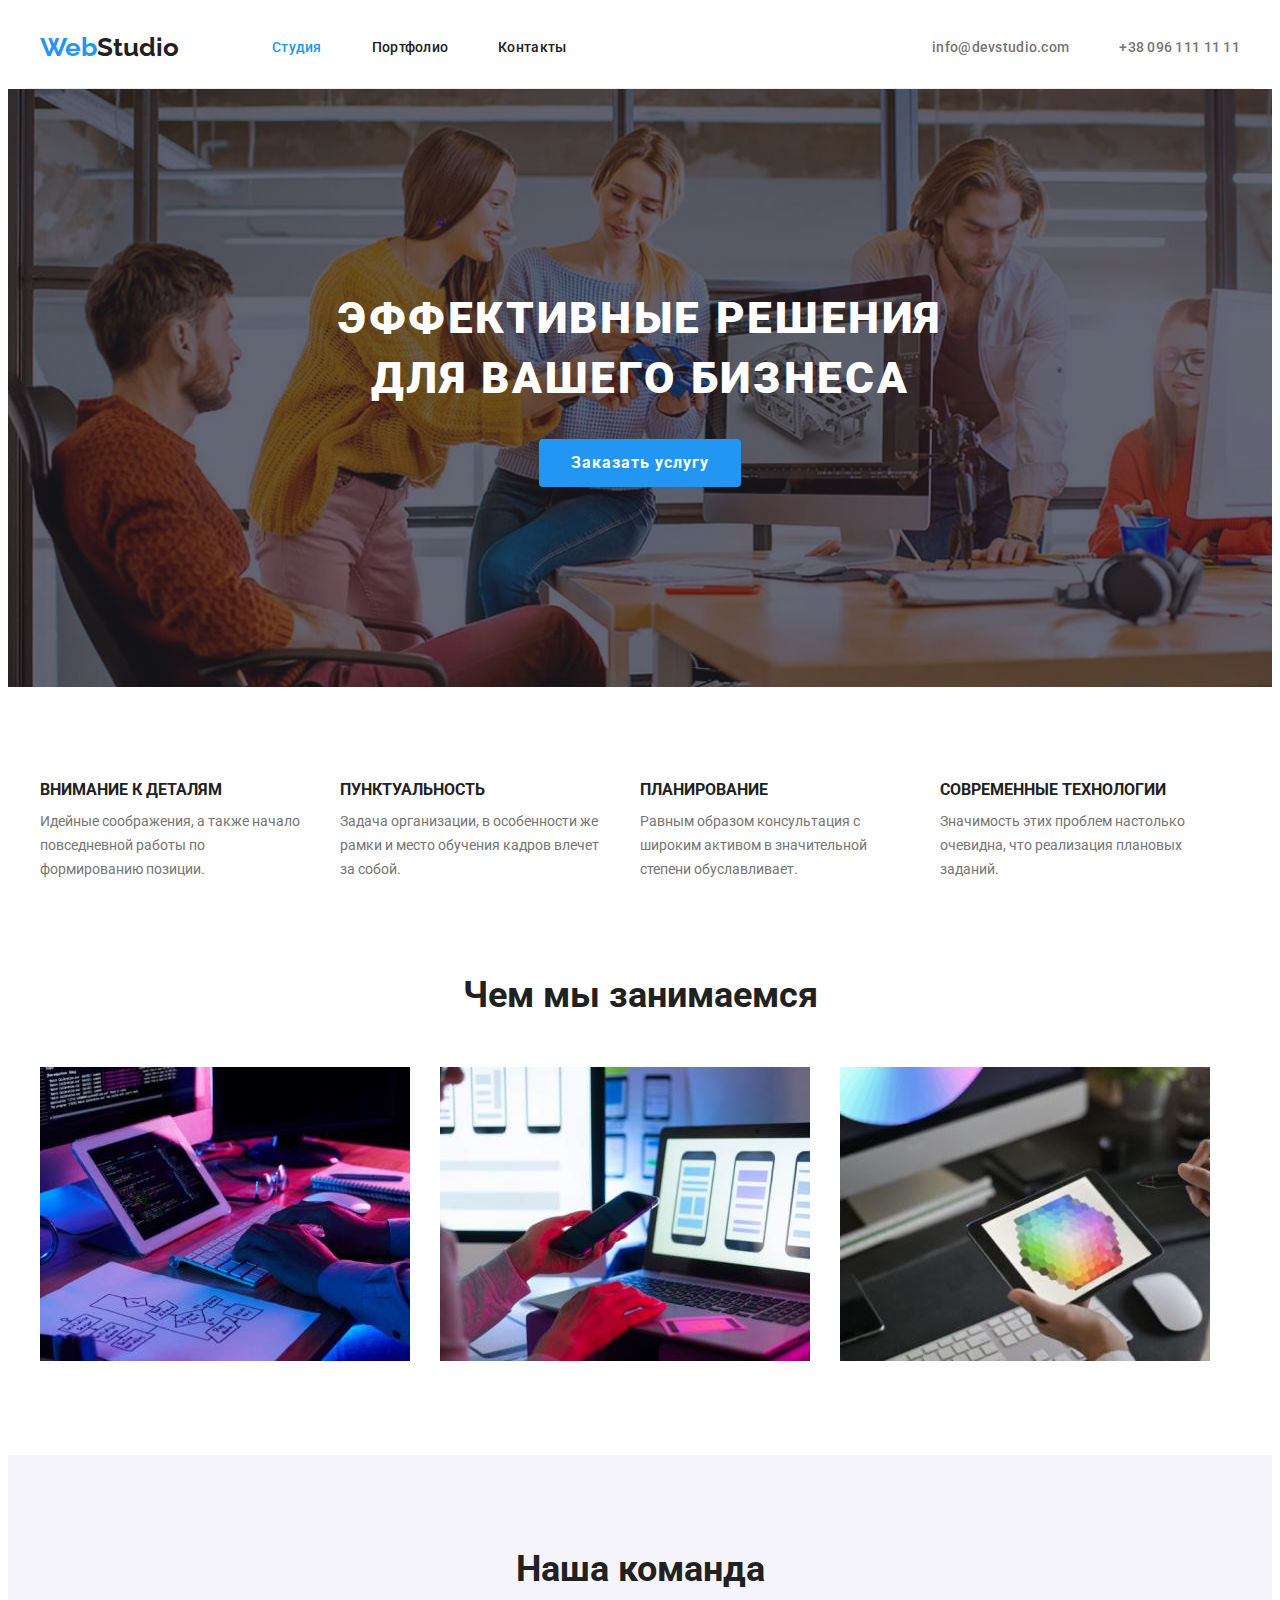
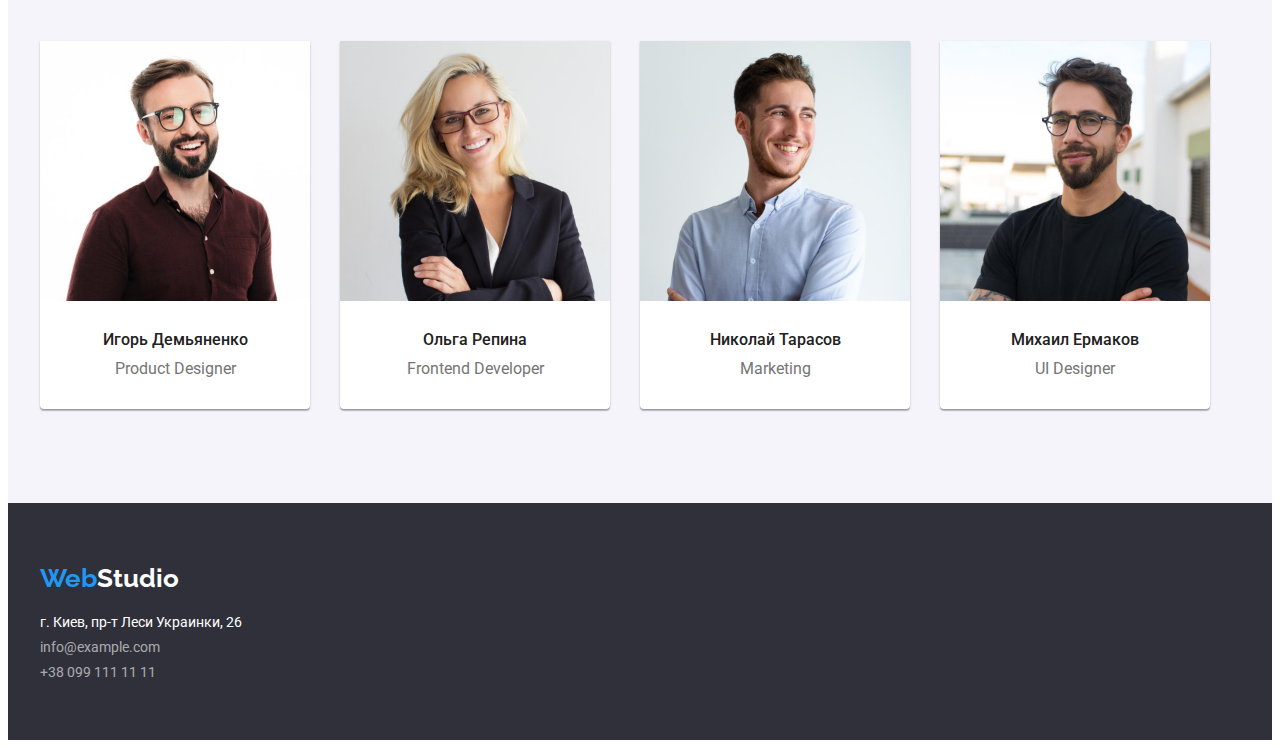
==== index.html @ 1b61ad75 "Додав фон секції Hero" ====
<!DOCTYPE html>
<html lang="ru">
    <head>
        <meta charset="UTF-8" />
        <meta http-equiv="X-UA-Compatible" content="IE=edge" />
        <meta name="viewport" content="width=device-width, initial-scale=1.0" />
        <title>Web Studio</title>
        <link rel="preconnect" href="https://fonts.googleapis.com" />
        <link rel="preconnect" href="https://fonts.gstatic.com" crossorigin />
        <link
            href="https://fonts.googleapis.com/css2?family=Raleway:wght@700&family=Roboto:wght@400;500;700;900&display=swap"
            rel="stylesheet"
        />
        <link
            rel="stylesheet"
            href="https://cdnjs.cloudflare.com/ajax/libs/modern-normalize/1.1.0/modern-normalize.min.css"
            integrity="sha512-wpPYUAdjBVSE4KJnH1VR1HeZfpl1ub8YT/NKx4PuQ5NmX2tKuGu6U/JRp5y+Y8XG2tV+wKQpNHVUX03MfMFn9Q=="
            crossorigin="anonymous"
            referrerpolicy="no-referrer"
        />
        <link rel="stylesheet" href="./css/styles.css" />
    </head>
    <body>
        <!-- Навігація хедера -->
        <header class="header">
            <div class="header-container">
                <nav class="header-nav">
                    <a href="index.html" class="header-logo link">
                        <span class="header-logo-web">Web</span>Studio</a
                    >
                    <ul class="header-nav-link list">
                        <li class="link-nav">
                            <a href="index.html" class="header-link link active">Студия</a>
                        </li>
                        <li class="link-nav">
                            <a href="./portfolio.html" class="header-link link">Портфолио</a>
                        </li>
                        <li class="link-nav link">
                            <a href="" class="header-link link">Контакты</a>
                        </li>
                    </ul>
                </nav>
                <ul class="header-contacts list">
                    <li class="contact-item">
                        <a href="mailto:info@devstudio.com" class="header-link-contact link"
                            >info@devstudio.com</a
                        >
                    </li>
                    <li class="contact-item">
                        <a href="tel:+380961111111" class="header-link-contact link"
                            >+38 096 111 11 11</a
                        >
                    </li>
                </ul>
            </div>
        </header>

        <main>
            <!-- Баннер -->
            <section class="hero hero-bg">
                <div class="container">
                    <h1 class="hero-title">Эффективные решения для вашего бизнеса</h1>
                    <button type="button" class="hero-btn btn">Заказать услугу</button>
                </div>
            </section>
            <!-- Особливості -->
            <section class="features container">
                <h2 class="features-header visually-hidden">Особености</h2>
                <ul class="features-list list">
                    <li class="features-list-item">
                        <h3 class="features-list-item-header">Внимание к деталям</h3>
                        <p class="features-text">
                            Идейные соображения, а также начало повседневной работы по формированию
                            позиции.
                        </p>
                    </li>

                    <li class="features-list-item">
                        <h3 class="features-list-item-header">Пунктуальность</h3>
                        <p class="features-text">
                            Задача организации, в особенности же рамки и место обучения кадров
                            влечет за собой.
                        </p>
                    </li>
                    <li class="features-list-item">
                        <h3 class="features-list-item-header">Планирование</h3>
                        <p class="features-text">
                            Равным образом консультация с широким активом в значительной степени
                            обуславливает.
                        </p>
                    </li>
                    <li class="features-list-item">
                        <h3 class="features-list-item-header">Современные технологии</h3>
                        <p class="features-text">
                            Значимость этих проблем настолько очевидна, что реализация плановых
                            заданий.
                        </p>
                    </li>
                </ul>
            </section>

            <!-- чим ми займаємося -->
            <section class="servises container">
                <h2 class="servises-header">Чем мы занимаемся</h2>
                <ul class="servises-list list">
                    <li class="servises-list-item">
                        <img
                            src="./image/box-1.jpg"
                            alt="Мужчина работает за компютером"
                            width="370"
                            height="294"
                        />
                    </li>
                    <li class="servises-list-item">
                        <img
                            src="./image/box-2.jpg"
                            alt="Телефон и ноутбук"
                            width="370"
                            height="294"
                        />
                    </li>
                    <li class="servises-list-item">
                        <img src="./image/box-3.jpg" alt="Планшет" width="370" height="294" />
                    </li>
                </ul>
            </section>

            <!-- Команада -->

            <section class="team">
                <div class="container">
                    <h2 class="team-header">Наша команда</h2>
                    <ul class="team-list list">
                        <li class="team-list-item">
                            <img
                                class="team-image"
                                src="./image/our-comand/igor.jpg"
                                alt="Фото продуктивного дизайнера"
                                width="270"
                                height="260"
                            />
                            <h3 class="team-name">Игорь Демьяненко</h3>
                            <p class="team-position">Product Designer</p>
                        </li>
                        <li class="team-list-item">
                            <img
                                class="team-image"
                                src="./image/our-comand/olga.jpg"
                                alt="Фото фронтенд розробника"
                                width="270"
                                height="260"
                            />
                            <h3 class="team-name">Ольга Репина</h3>
                            <p class="team-position">Frontend Developer</p>
                        </li>
                        <li class="team-list-item">
                            <img
                                class="team-image"
                                src="./image/our-comand/nikolay.jpg"
                                alt="Фото маркетолога"
                                width="270"
                                height="260"
                            />
                            <h3 class="team-name">Николай Тарасов</h3>
                            <p class="team-position">Marketing</p>
                        </li>
                        <li class="team-list-item">
                            <img
                                class="team-image"
                                src="./image/our-comand/mychailo.jpg"
                                alt="Фото дизайнера интерфейса"
                                width="270"
                                height="260"
                            />
                            <h3 class="team-name">Михаил Ермаков</h3>
                            <p class="team-position">UI Designer</p>
                        </li>
                    </ul>
                </div>
            </section>
        </main>
        <!-- футер -->
        <footer class="footer">
            <div class="footer-container">
                <a href="/index.html" class="footer-logo link"
                    ><span class="footer-logo-web">Web</span>Studio</a
                >
                <address class="footer-adress">
                    <ul class="footer-list list">
                        <li class="footer-list-adress">
                            <a
                                href="https://goo.gl/maps/zETm96oup55VrGb17"
                                class="footer-address-map link"
                                target="_blank"
                                rel="noopener noreferrer nofollow"
                                >г. Киев, пр-т Леси Украинки, 26</a
                            >
                        </li>
                        <li class="footer-list-mail">
                            <a href="mailto:info@example.com" class="footer-mail link"
                                >info@example.com</a
                            >
                        </li>
                        <li class="footer-list-phone">
                            <a href="tel:+380991111111" class="footer-phone link"
                                >+38 099 111 11 11</a
                            >
                        </li>
                    </ul>
                </address>
            </div>
        </footer>
    </body>
</html>
---- css/styles.css ----
:root {
    --accent-color: #2196f3;
    --main-text-color: #212121;
    --second-text-color: #757575;
    --button-text-color: #ffffff;
    --footer-phone-mail-color: rgba(255, 255, 255, 0.6);
    --background-team: #f5f4fa;
    --background-team-list: #ffffff;
    --footer-addres-white: #ffffff;
    --background-footer: #2f303a;
    --footer-logo-white: #ffffff;
    --hover-color-btn: #188ce8;
    --background-portfolio-btn: #f5f4fa;
    --background-page: #ffffff;
    --background-hero: #2f303a;
}

body {
    font-family: 'Roboto', sans-serif;
    font-size: 14px;
    color: var(--main-text-color);
    background: var(--background-page);
}

h1,
h2,
h3,
h4 {
    margin: 0;
}
p {
    margin: 0;
}
ul {
    margin: 0;
}

img {
    display: block;
    max-width: 100%;
    height: auto;
}

.container {
    width: 1200px;
    padding-left: 15px;
    padding-right: 15px;
    margin: 0 auto;
}

.list {
    list-style: none;
    margin: 0;
    padding: 0;
}

.link {
    list-style-type: none;
    text-decoration: none;
}

.btn {
    font-family: 'Roboto';
}

.header-container {
    width: 1200px;
    padding-left: 15px;
    padding-right: 15px;
    margin: 0 auto;
    border-bottom: 1px solid #ececec;

    display: flex;
    align-items: center;
}

.visually-hidden {
    position: absolute;
    width: 1px;
    height: 1px;
    margin: -1px;
    border: 0;
    padding: 0;

    white-space: nowrap;
    clip-path: inset(100%);
    clip: rect(0 0 0 0);
    overflow: hidden;
}

.header-nav {
    display: flex;
    align-items: center;
}

.header-logo {
    font-family: 'Raleway';
    font-style: normal;
    font-weight: 700;
    font-size: 26px;
    line-height: 1.19;
    color: inherit;

    margin-right: 93px;
    padding-top: 24px;
    padding-bottom: 25px;
}

.header-logo-web {
    font-family: 'Raleway';
    font-style: normal;
    font-weight: 700;
    font-size: 26px;
    line-height: 1.19;
    color: var(--accent-color);
}

.header-link {
    font-weight: 500;
    line-height: 1.14;
    letter-spacing: 0.02em;
    color: var(--main-text-color);
}

.header-link-contact {
    display: block;
    padding-top: 32px;
    padding-bottom: 32px;
    font-weight: 500;
    line-height: 1.14;
    letter-spacing: 0.02em;
    color: var(--second-text-color);
}

.header-nav-link .header-link.active {
    color: var(--accent-color);
}

.header-nav-link {
    display: flex;
}

.header-nav-link .link-nav + .link-nav {
    margin-left: 50px;
}

.header-link {
    display: block;
    padding-top: 32px;
    padding-bottom: 32px;
}

.header-contacts {
    display: flex;
    margin-left: auto;
}

.contact-item + .contact-item {
    margin-left: 50px;
}

.header-link:hover,
.header-link:focus,
.header-link-contact:hover,
.header-link-contact:focus {
    color: var(--accent-color);
}

/* ---------------------MAIN------------------------- */

/* ---------------------HERO------------------------- */

.hero {
    background-color: var(--background-hero);
    text-align: center;
    padding-top: 200px;
    padding-bottom: 200px;
    margin: 0 auto;

    background-image: linear-gradient(rgba(47, 48, 58, 0.4), rgba(47, 48, 58, 0.4)),
        url(../image/hero-bg.jpg);
    background-repeat: no-repeat;
    background-size: cover;
    max-width: 1600px;
}

.hero-title {
    font-weight: 900;
    font-size: 44px;
    line-height: 1.36;
    letter-spacing: 0.06em;
    color: var(--button-text-color);
    text-transform: uppercase;

    width: 696px;
    margin-top: 0;
    margin-bottom: 30px;
    margin-left: auto;
    margin-right: auto;
}

.hero-btn {
    font-weight: 700;
    font-size: 16px;
    line-height: 1.8;

    letter-spacing: 0.06em;

    color: var(--button-text-color);
    background-color: var(--accent-color);

    min-width: 200px;
    padding: 10px 32px;
    border: 0;
    border-radius: 4px;

    cursor: pointer;
}

.hero-btn:hover,
.hero-btn:focus {
    background-color: var(--hover-color-btn);
}

/* Особливості */
.features {
    padding-top: 94px;
    padding-bottom: 94px;
}

.features-list {
    display: flex;
}

.features-list .features-list-item + .features-list-item {
    margin-left: 30px;
}

.features-list-item-header {
    font-weight: 700;
    line-height: 1.14;
    text-transform: uppercase;

    margin-bottom: 10px;
    min-width: 270px;
}

.features-text {
    line-height: 1.7;
    width: 270px;

    color: var(--second-text-color);
}

/* Чим ми займаємося */
/* ---------------------SERVISES------------------------- */

.servises {
    display: block;
    padding-bottom: 94px;
}
.servises-header {
    font-weight: 700;
    font-size: 36px;
    line-height: 1.16;
    text-align: center;

    margin-bottom: 50px;
}

.servises-list {
    display: flex;
}

.servises-list .servises-list-item + .servises-list-item {
    margin-left: 30px;
}

/* Команда */

.team {
    background-color: var(--background-team);
    padding-top: 94px;
    padding-bottom: 94px;
}

.team-header {
    font-weight: 700;
    font-size: 36px;
    line-height: 1.16;
    text-align: center;

    margin-bottom: 50px;
}
.team-list {
    display: flex;
    flex-wrap: wrap;
}

.team-list-item {
    background-color: var(--background-team-list);
    width: 270px;
    border-radius: 0px 0px 4px 4px;
    padding-bottom: 30px;
    margin-right: 30px;
    box-shadow: 0px 1px 3px rgba(0, 0, 0, 0.12), 0px 1px 1px rgba(0, 0, 0, 0.14),
        0px 2px 1px rgba(0, 0, 0, 0.2);
}

.team-list-item:nth-child(4n) {
    margin-right: 0;
}

.team-image {
    margin-bottom: 30px;
}

.team-name {
    font-weight: 500;
    font-size: 16px;
    line-height: 1.18;
    text-align: center;

    margin-bottom: 10px;
}

.team-position {
    font-size: 16px;
    line-height: 1.18;
    text-align: center;

    color: var(--second-text-color);
}

/* ---------------------FOOTER------------------------- */

.footer {
    background-color: var(--background-footer);
    padding-top: 60px;
    padding-bottom: 60px;
}

.footer-container {
    width: 1200px;
    padding-left: 15px;
    padding-right: 15px;
    margin: 0 auto;
}

.footer-logo {
    text-decoration: none;
    font-family: 'Raleway';
    font-style: normal;
    font-weight: 700;
    font-size: 26px;
    line-height: 1.19;
    color: var(--footer-logo-white);
}

.footer-logo-web {
    font-family: 'Raleway';
    font-style: normal;
    font-weight: 700;
    font-size: 26px;
    line-height: 1.19;
    color: var(--accent-color);
}

.footer-adress {
    margin-top: 20px;
}

.footer-address-map {
    text-decoration: none;
    font-style: normal;
    color: var(--footer-addres-white);
}

.footer-list-adress {
    margin-bottom: 9px;
}

.footer-list-mail {
    margin-bottom: 9px;
}

.footer-mail,
.footer-phone {
    text-decoration: none;
    font-style: normal;
    color: var(--footer-phone-mail-color);
}

.footer-address-map:hover,
.footer-address-map:focus,
.footer-mail:hover,
.footer-mail:focus,
.footer-phone:hover,
.footer-phone:focus {
    color: var(--accent-color);
}

/* ---------------------PORTFOLIO------------------------- */

.projects {
    padding-top: 94px;
    padding-bottom: 94px;
}

.portfolio-filter {
    display: flex;
    justify-content: center;
    margin-bottom: 50px;
}

.portfolio-filter-item {
    margin-right: 8px;
}

.portfolio-filter-item:last-child {
    margin-right: 0;
}

.portfolio-filter-btn {
    font-weight: 500;
    font-size: 16px;
    line-height: 1.62;
    background-color: var(--background-portfolio-btn);
    border: 0;
    border-radius: 4px;

    padding: 6px 22px;
    text-align: center;

    cursor: pointer;
}

.projects-list {
    display: flex;
    flex-wrap: wrap;
}

.project-list-item {
    width: 370px;
    box-sizing: border-box;
    margin-right: 30px;
    margin-bottom: 30px;
}

.project-list-item:nth-child(3n) {
    margin-right: 0;
}

.project-list-item:nth-child(n + 7) {
    margin-bottom: 0;
}

.portfolio-filter .portfolio-filter-btn.active {
    background-color: var(--hover-color-btn);
    color: var(--button-text-color);
}

.portfolio-filter-btn:hover,
.portfolio-filter-btn:focus {
    color: var(--button-text-color);
    background-color: var(--accent-color);
}

.project-list-img {
}

.project-item-text {
    padding: 20px 24px;
    border: 1px solid #eeeeee;
}

.project-list-header {
    font-size: 18px;
    line-height: 2;
    letter-spacing: 0.06em;

    margin-bottom: 4px;
}

.project-list-text {
    font-size: 16px;
    line-height: 1.88;
    color: var(--second-text-color);
}
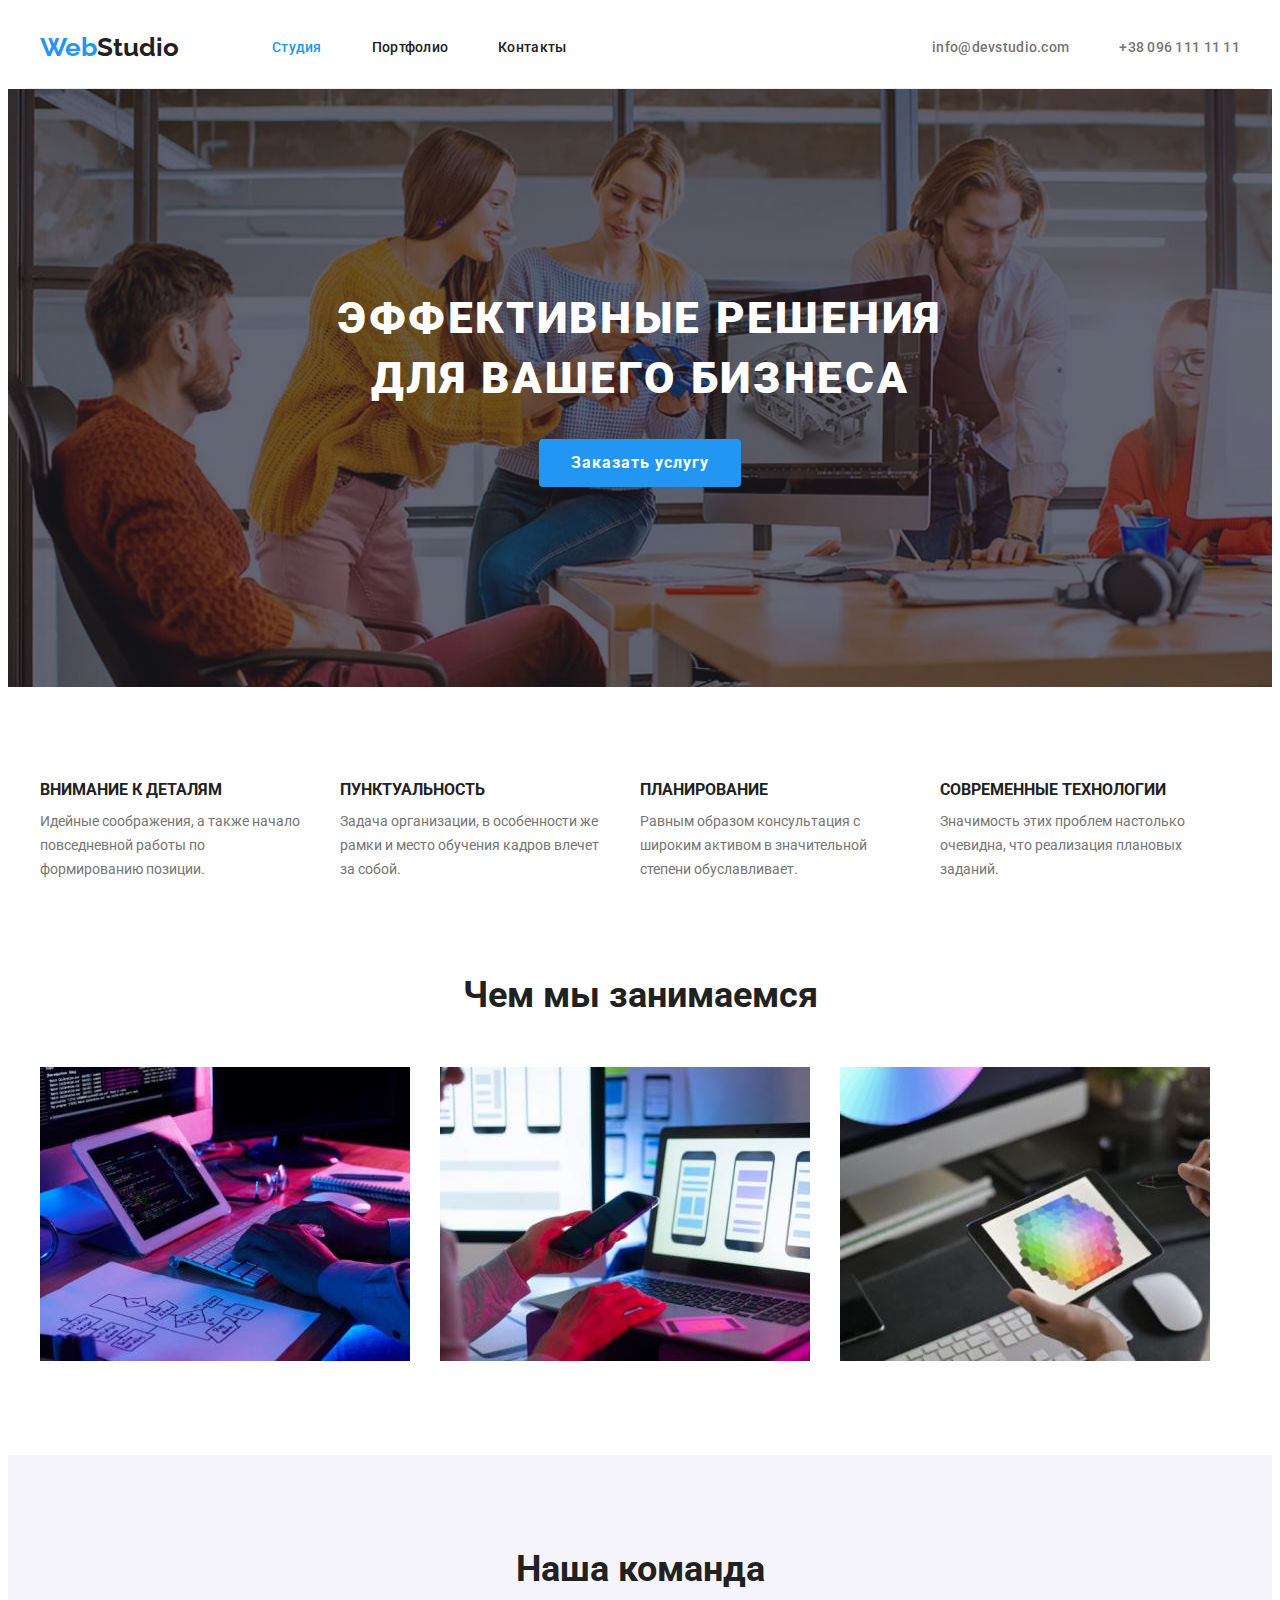
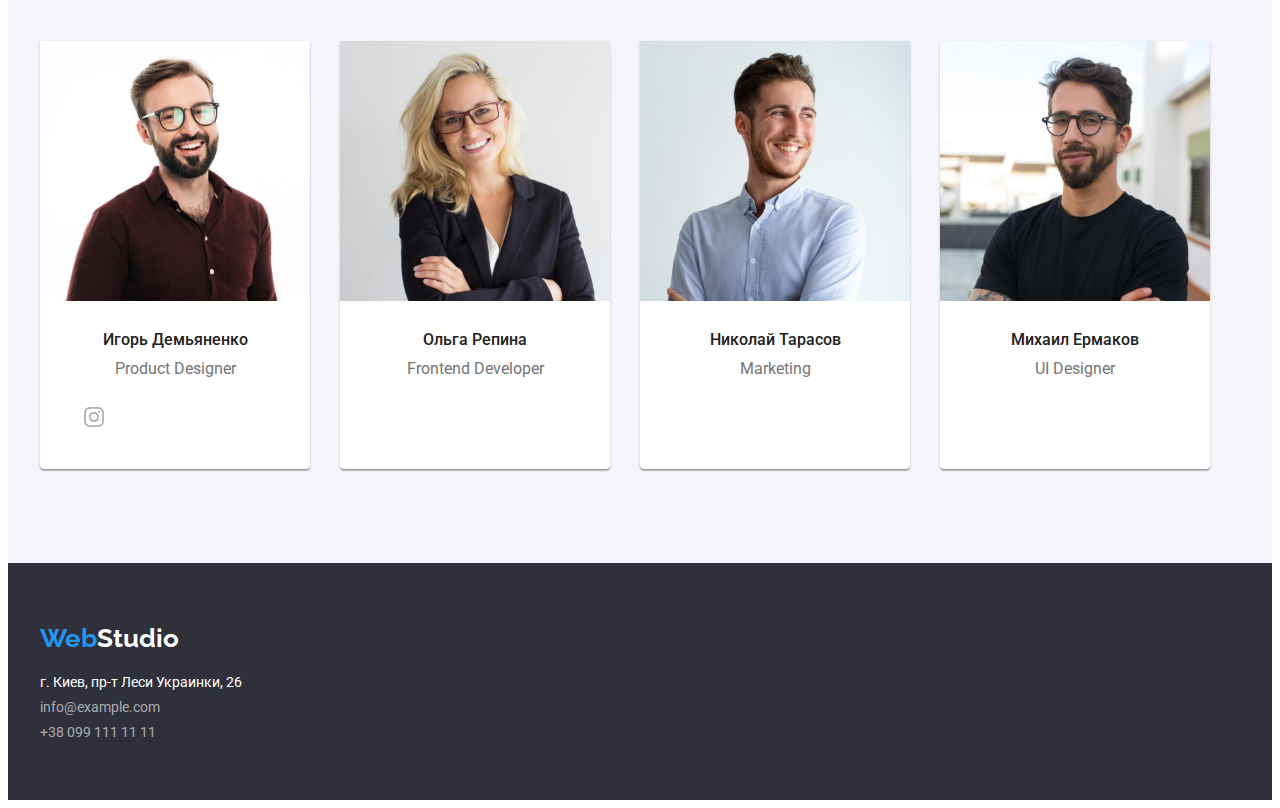
==== commit 057a6e7e: "Добавив іконку інстаграму у першу картку команди" ====
--- a/index.html
+++ b/index.html
@@ -139,8 +139,36 @@
                                 width="270"
                                 height="260"
                             />
-                            <h3 class="team-name">Игорь Демьяненко</h3>
-                            <p class="team-position">Product Designer</p>
+                            <div class="team-list-text">
+                                <h3 class="team-name">Игорь Демьяненко</h3>
+                                <p class="team-position">Product Designer</p>
+                                <ul class="team-list-social list">
+                                    <li class="team-social-item">
+                                        <a class="team-social-link" href="">
+                                            <svg class="team-social-icon" width="20" height="20">
+                                                <use
+                                                    href="./image/icon/symbol-defs.svg#icon-insta"
+                                                ></use>
+                                            </svg>
+                                        </a>
+                                    </li>
+                                    <li class="team-social-item">
+                                        <a class="team-social-link" href="#">
+                                            <svg class="team-social-icon"></svg>
+                                        </a>
+                                    </li>
+                                    <li class="team-social-item">
+                                        <a class="team-social-link" href="#">
+                                            <svg class="team-social-icon"></svg>
+                                        </a>
+                                    </li>
+                                    <li class="team-social-item">
+                                        <a class="team-social-link" href="#">
+                                            <svg class="team-social-icon"></svg>
+                                        </a>
+                                    </li>
+                                </ul>
+                            </div>
                         </li>
                         <li class="team-list-item">
                             <img
@@ -150,8 +178,10 @@
                                 width="270"
                                 height="260"
                             />
-                            <h3 class="team-name">Ольга Репина</h3>
-                            <p class="team-position">Frontend Developer</p>
+                            <div class="team-list-text">
+                                <h3 class="team-name">Ольга Репина</h3>
+                                <p class="team-position">Frontend Developer</p>
+                            </div>
                         </li>
                         <li class="team-list-item">
                             <img
@@ -161,8 +191,10 @@
                                 width="270"
                                 height="260"
                             />
-                            <h3 class="team-name">Николай Тарасов</h3>
-                            <p class="team-position">Marketing</p>
+                            <div class="team-list-text">
+                                <h3 class="team-name">Николай Тарасов</h3>
+                                <p class="team-position">Marketing</p>
+                            </div>
                         </li>
                         <li class="team-list-item">
                             <img
@@ -172,8 +204,10 @@
                                 width="270"
                                 height="260"
                             />
-                            <h3 class="team-name">Михаил Ермаков</h3>
-                            <p class="team-position">UI Designer</p>
+                            <div class="team-list-text">
+                                <h3 class="team-name">Михаил Ермаков</h3>
+                                <p class="team-position">UI Designer</p>
+                            </div>
                         </li>
                     </ul>
                 </div>
--- a/css/styles.css
+++ b/css/styles.css
@@ -332,6 +332,27 @@
     color: var(--second-text-color);
 }
 
+.team-list-social {
+    display: flex;
+    justify-content: center;
+}
+
+.team-social-item + .team-social-item {
+    margin-left: 10px;
+}
+
+.team-social-link {
+    width: 44px;
+    height: 44px;
+    background-color: var(--background-page);
+    border-radius: 50%;
+    display: flex;
+    align-items: center;
+    justify-content: center;
+
+    margin-top: 16px;
+}
+
 /* ---------------------FOOTER------------------------- */
 
 .footer {
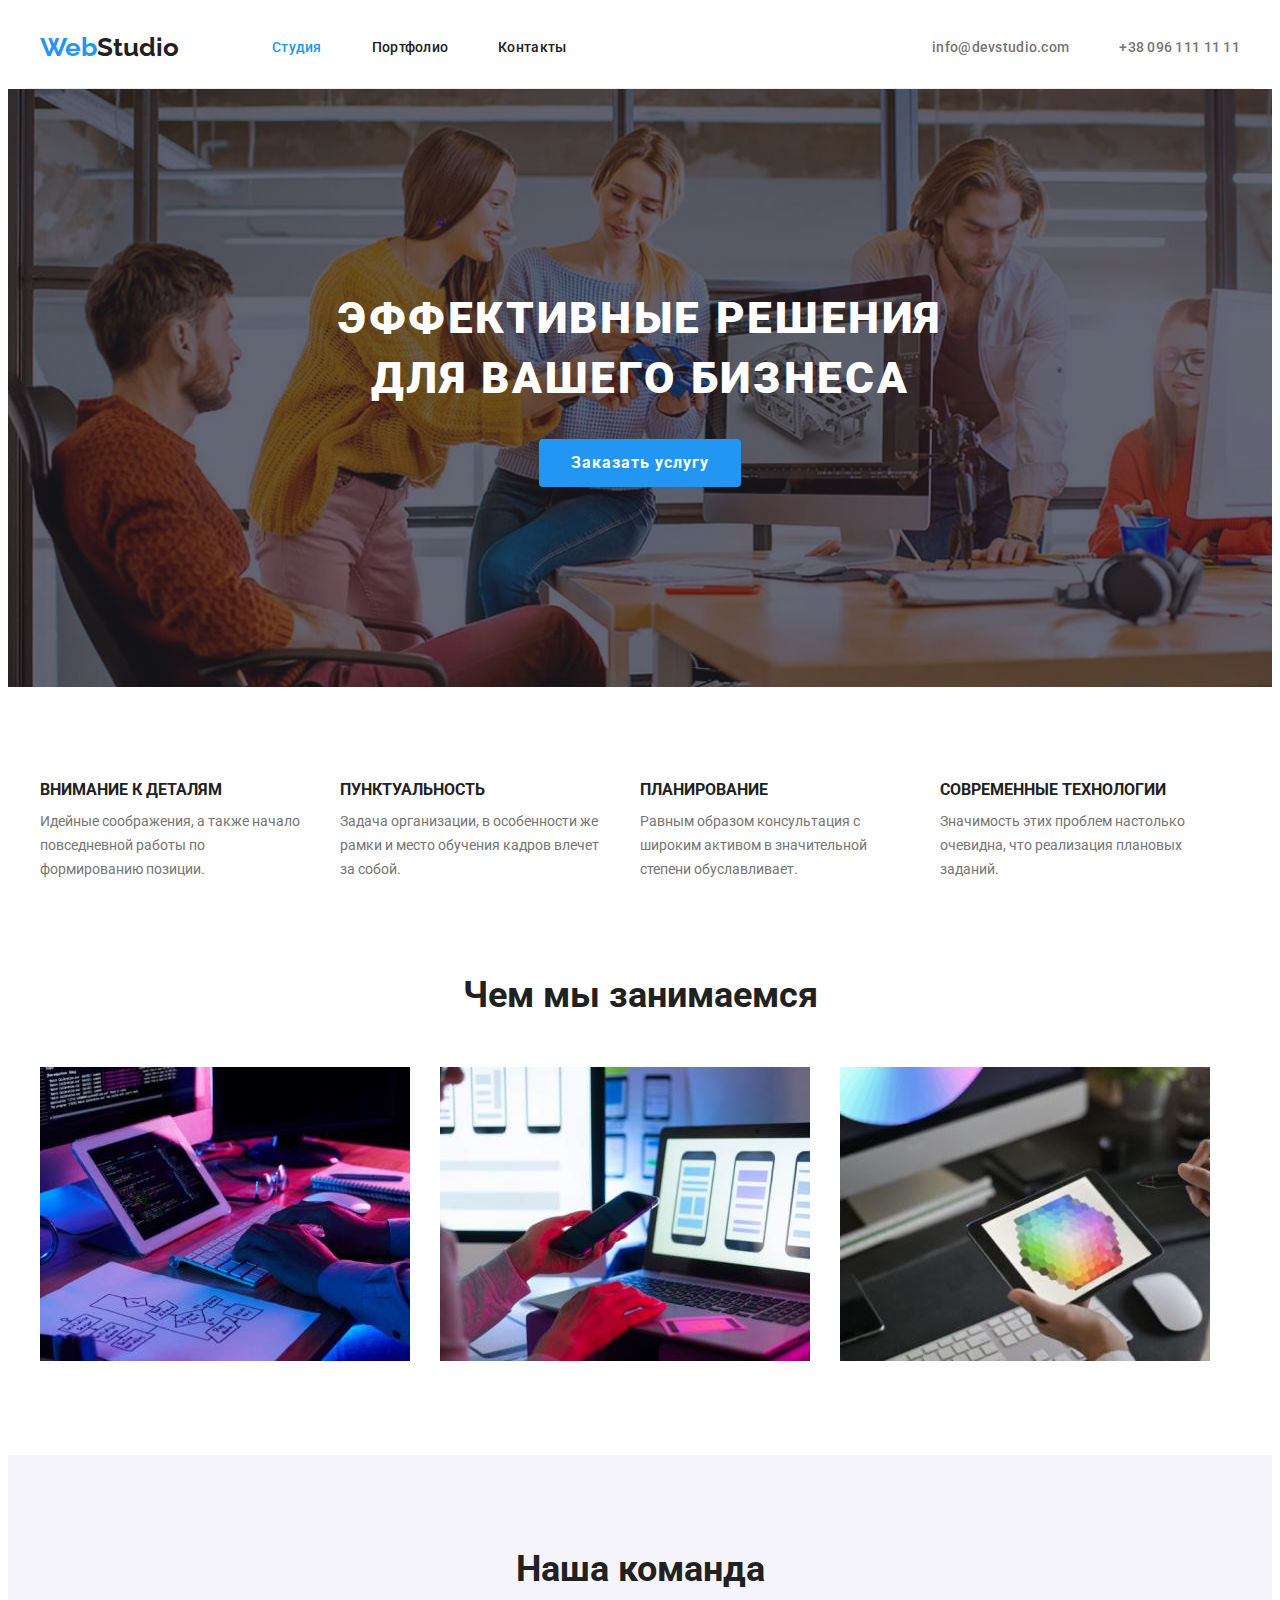
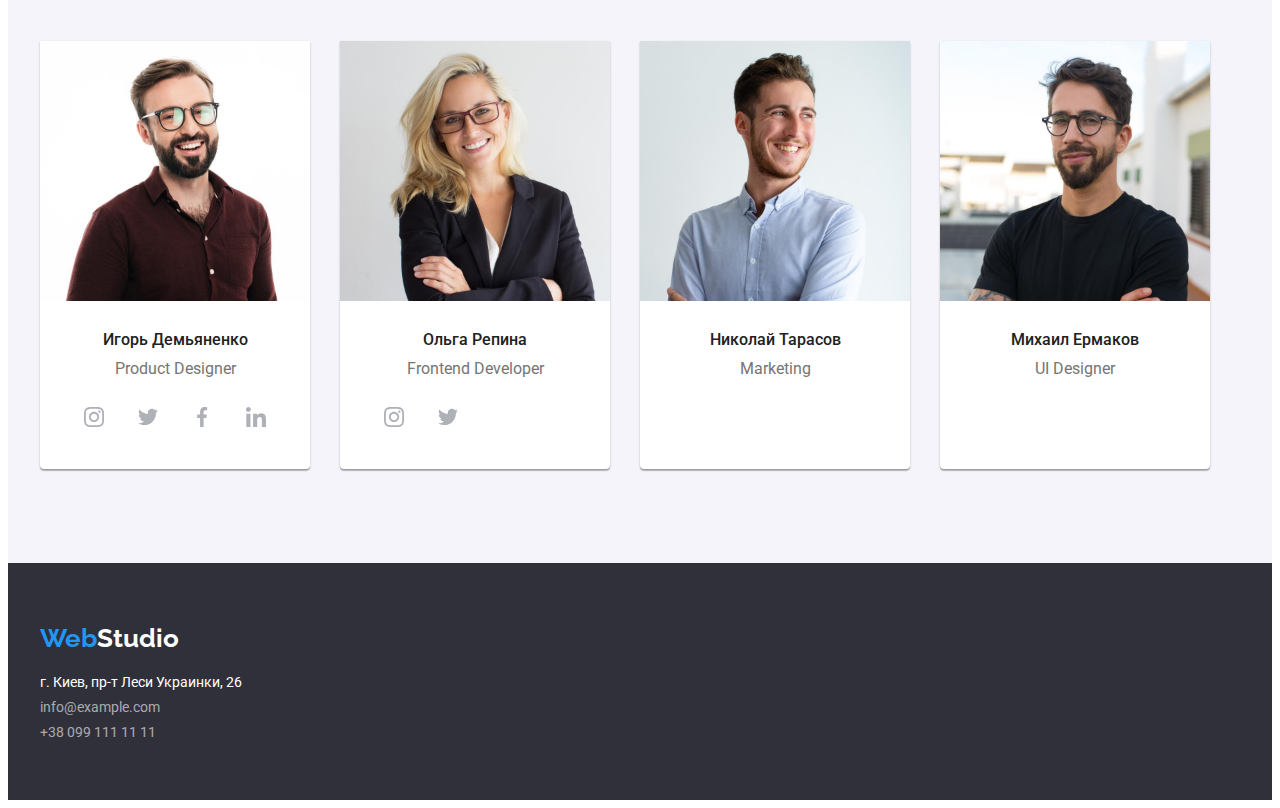
==== commit 3d72f59b: "Добавив іконки у другу картку команди" ====
--- a/index.html
+++ b/index.html
@@ -154,17 +154,29 @@
                                     </li>
                                     <li class="team-social-item">
                                         <a class="team-social-link" href="#">
-                                            <svg class="team-social-icon"></svg>
+                                            <svg class="team-social-icon" width="20" height="20">
+                                                <use
+                                                    href="./image/icon/symbol-defs.svg#icon-twitter-1"
+                                                ></use>
+                                            </svg>
                                         </a>
                                     </li>
                                     <li class="team-social-item">
                                         <a class="team-social-link" href="#">
-                                            <svg class="team-social-icon"></svg>
+                                            <svg class="team-social-icon" width="20" height="20">
+                                                <use
+                                                    href="./image/icon/symbol-defs.svg#icon-facebook-1"
+                                                ></use>
+                                            </svg>
                                         </a>
                                     </li>
                                     <li class="team-social-item">
                                         <a class="team-social-link" href="#">
-                                            <svg class="team-social-icon"></svg>
+                                            <svg class="team-social-icon" width="20" height="20">
+                                                <use
+                                                    href="./image/icon/symbol-defs.svg#icon-linkedin-1"
+                                                ></use>
+                                            </svg>
                                         </a>
                                     </li>
                                 </ul>
@@ -181,6 +193,36 @@
                             <div class="team-list-text">
                                 <h3 class="team-name">Ольга Репина</h3>
                                 <p class="team-position">Frontend Developer</p>
+                                <ul class="team-list-social list">
+                                    <li class="team-social-item">
+                                        <a href="#" class="team-social-link">
+                                            <svg class="team-social-icon" width="20" height="20">
+                                                <use
+                                                    href="./image/icon/symbol-defs.svg#icon-insta"
+                                                ></use>
+                                            </svg>
+                                        </a>
+                                    </li>
+                                    <li class="team-social-item">
+                                        <a href="#" class="team-social-link">
+                                            <svg class="team-social-icon" width="20" height="20">
+                                                <use
+                                                    href="./image/icon/symbol-defs.svg#icon-twitter-1"
+                                                ></use>
+                                            </svg>
+                                        </a>
+                                    </li>
+                                    <li class="team-social-item">
+                                        <a href="" class="team-social-link">
+                                            <svg class="team-social-icon">
+                                                <use href=""></use>
+                                            </svg>
+                                        </a>
+                                    </li>
+                                    <li class="team-social-item">
+                                        <a href="" class="team-social-link"></a>
+                                    </li>
+                                </ul>
                             </div>
                         </li>
                         <li class="team-list-item">
--- a/css/styles.css
+++ b/css/styles.css
@@ -301,7 +301,6 @@
     background-color: var(--background-team-list);
     width: 270px;
     border-radius: 0px 0px 4px 4px;
-    padding-bottom: 30px;
     margin-right: 30px;
     box-shadow: 0px 1px 3px rgba(0, 0, 0, 0.12), 0px 1px 1px rgba(0, 0, 0, 0.14),
         0px 2px 1px rgba(0, 0, 0, 0.2);
@@ -311,8 +310,13 @@
     margin-right: 0;
 }
 
-.team-image {
+/* .team-image {
     margin-bottom: 30px;
+} */
+
+.team-list-text {
+    padding-bottom: 30px;
+    padding-top: 30px;
 }
 
 .team-name {
@@ -328,6 +332,7 @@
     font-size: 16px;
     line-height: 1.18;
     text-align: center;
+    margin-bottom: 16px;
 
     color: var(--second-text-color);
 }
@@ -349,8 +354,6 @@
     display: flex;
     align-items: center;
     justify-content: center;
-
-    margin-top: 16px;
 }
 
 /* ---------------------FOOTER------------------------- */
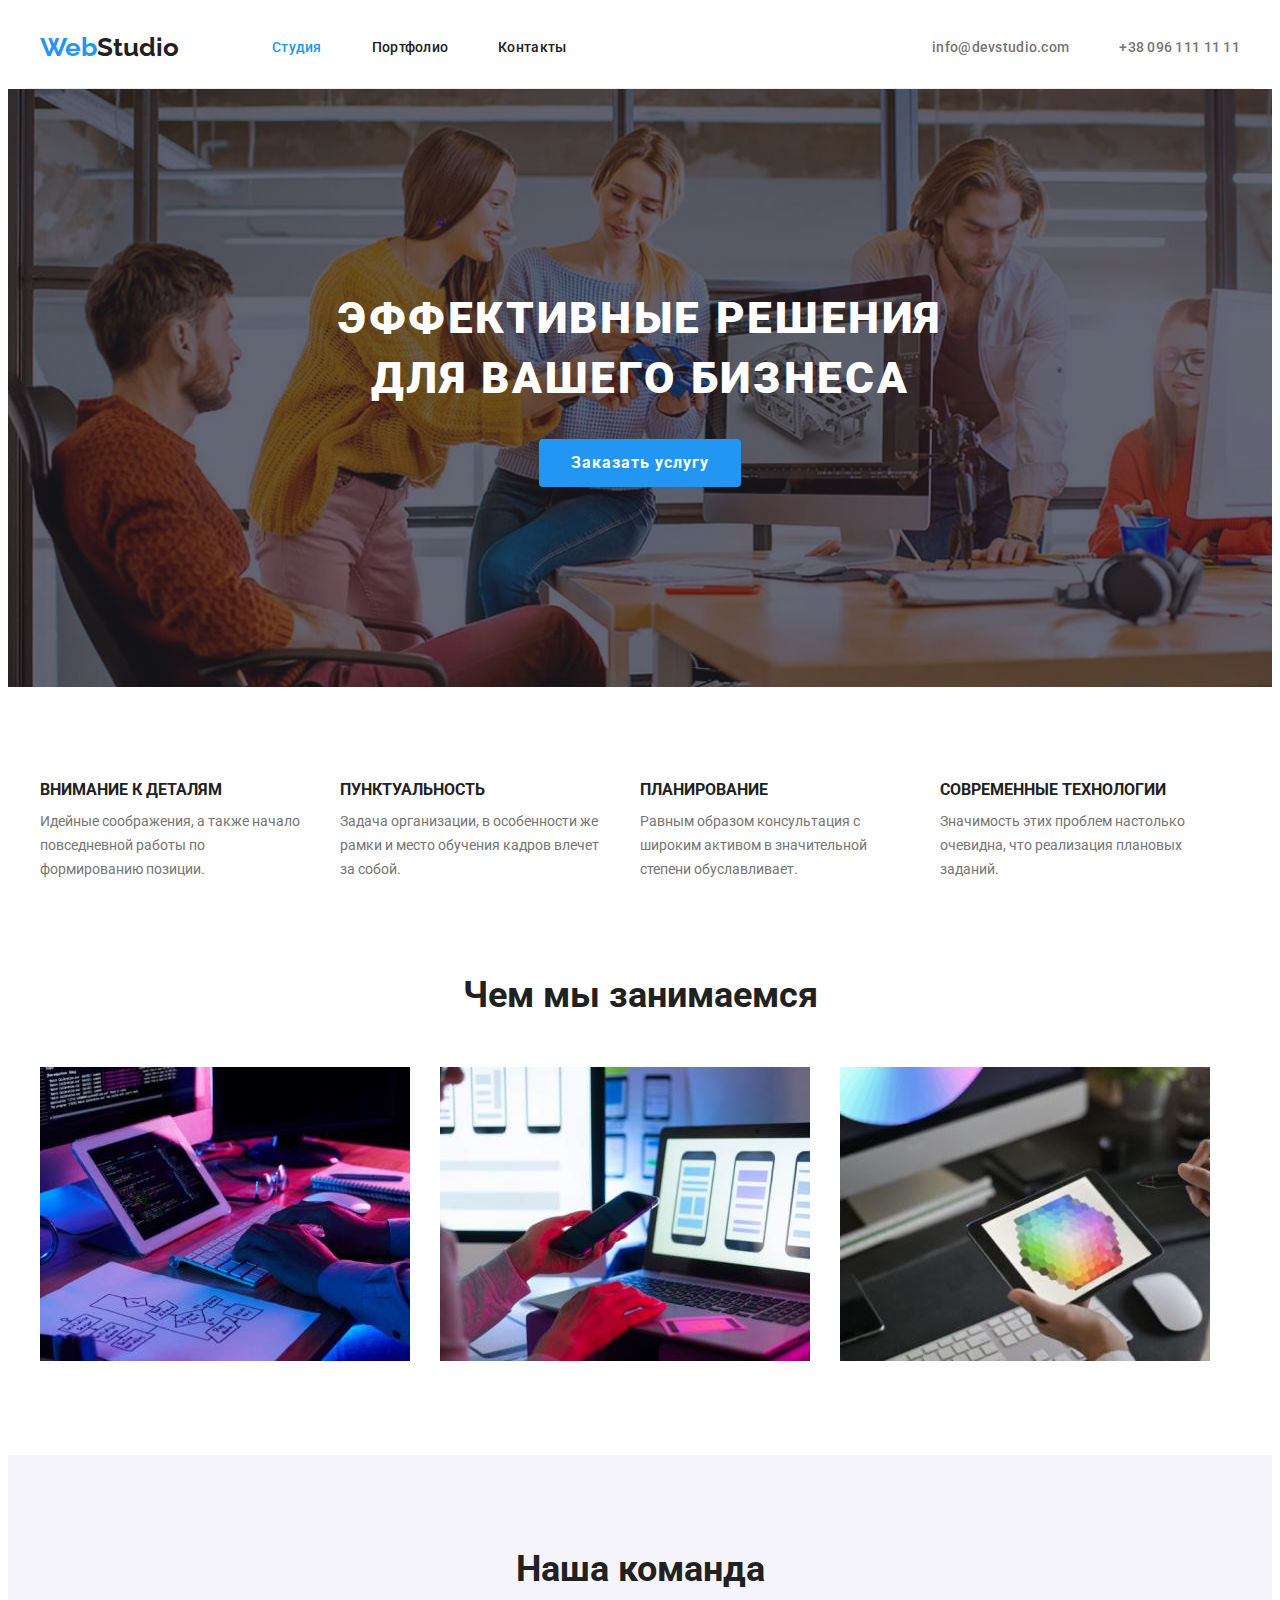
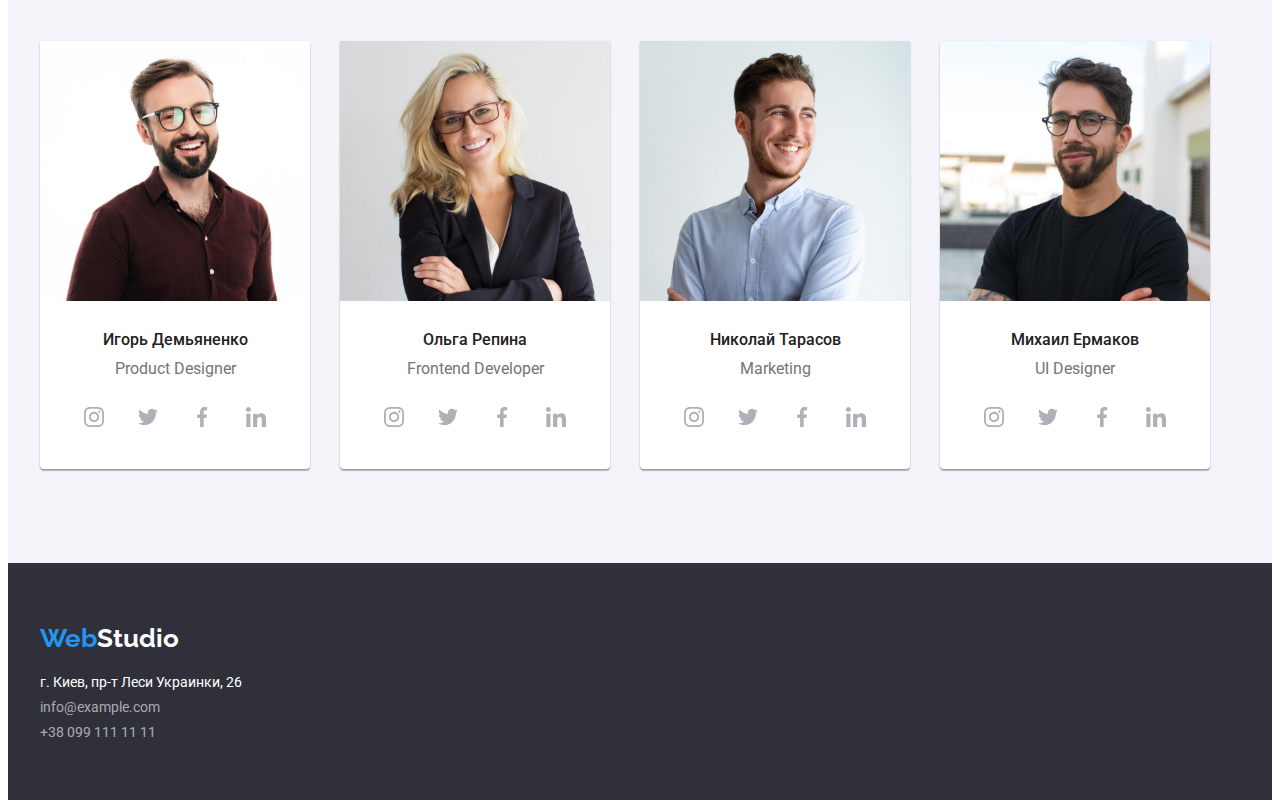
==== commit bf0d442d: "Додано іконки до карток команди" ====
--- a/index.html
+++ b/index.html
@@ -213,14 +213,22 @@
                                         </a>
                                     </li>
                                     <li class="team-social-item">
-                                        <a href="" class="team-social-link">
-                                            <svg class="team-social-icon">
-                                                <use href=""></use>
-                                            </svg>
-                                        </a>
-                                    </li>
-                                    <li class="team-social-item">
-                                        <a href="" class="team-social-link"></a>
+                                        <a href="#" class="team-social-link">
+                                            <svg class="team-social-icon" width="20" height="20">
+                                                <use
+                                                    href="./image/icon/symbol-defs.svg#icon-facebook-1"
+                                                ></use>
+                                            </svg>
+                                        </a>
+                                    </li>
+                                    <li class="team-social-item">
+                                        <a href="#" class="team-social-link">
+                                            <svg class="team-social-icon" width="20" height="20">
+                                                <use
+                                                    href="./image/icon/symbol-defs.svg#icon-linkedin-1"
+                                                ></use>
+                                            </svg>
+                                        </a>
                                     </li>
                                 </ul>
                             </div>
@@ -236,6 +244,44 @@
                             <div class="team-list-text">
                                 <h3 class="team-name">Николай Тарасов</h3>
                                 <p class="team-position">Marketing</p>
+                                <ul class="team-list-social list">
+                                    <li class="team-social-item">
+                                        <a href="#" class="team-social-link">
+                                            <svg class="team-social-icon" width="20" height="20">
+                                                <use
+                                                    href="./image/icon/symbol-defs.svg#icon-insta"
+                                                ></use>
+                                            </svg>
+                                        </a>
+                                    </li>
+                                    <li class="team-social-item">
+                                        <a href="" class="team-social-link">
+                                            <svg class="team-social-icon" width="20" height="20">
+                                                <use
+                                                    href="./image/icon/symbol-defs.svg#icon-twitter-1"
+                                                ></use>
+                                            </svg>
+                                        </a>
+                                    </li>
+                                    <li class="team-social-item">
+                                        <a href="" class="team-social-link">
+                                            <svg class="team-social-icon" width="20" height="20">
+                                                <use
+                                                    href="./image/icon/symbol-defs.svg#icon-facebook-1"
+                                                ></use>
+                                            </svg>
+                                        </a>
+                                    </li>
+                                    <li class="team-social-item">
+                                        <a href="" class="team-social-link">
+                                            <svg class="team-social-icon" width="20" height="20">
+                                                <use
+                                                    href="./image/icon/symbol-defs.svg#icon-linkedin-1"
+                                                ></use>
+                                            </svg>
+                                        </a>
+                                    </li>
+                                </ul>
                             </div>
                         </li>
                         <li class="team-list-item">
@@ -249,6 +295,44 @@
                             <div class="team-list-text">
                                 <h3 class="team-name">Михаил Ермаков</h3>
                                 <p class="team-position">UI Designer</p>
+                                <ul class="team-list-social list">
+                                    <li class="team-social-item">
+                                        <a href="" class="team-social-link">
+                                            <svg class="team-social-icon" width="20" height="20">
+                                                <use
+                                                    href="./image/icon/symbol-defs.svg#icon-insta"
+                                                ></use>
+                                            </svg>
+                                        </a>
+                                    </li>
+                                    <li class="team-social-item">
+                                        <a href="" class="team-social-link">
+                                            <svg class="team-social-icon" width="20" height="20">
+                                                <use
+                                                    href="./image/icon/symbol-defs.svg#icon-twitter-1"
+                                                ></use>
+                                            </svg>
+                                        </a>
+                                    </li>
+                                    <li class="team-social-item">
+                                        <a href="" class="team-social-link">
+                                            <svg class="team-social-icon" width="20" height="20">
+                                                <use
+                                                    href="./image/icon/symbol-defs.svg#icon-facebook-1"
+                                                ></use>
+                                            </svg>
+                                        </a>
+                                    </li>
+                                    <li class="team-social-item">
+                                        <a href="" class="team-social-link">
+                                            <svg class="team-social-icon" width="20" height="20">
+                                                <use
+                                                    href="./image/icon/symbol-defs.svg#icon-linkedin-1"
+                                                ></use>
+                                            </svg>
+                                        </a>
+                                    </li>
+                                </ul>
                             </div>
                         </li>
                     </ul>
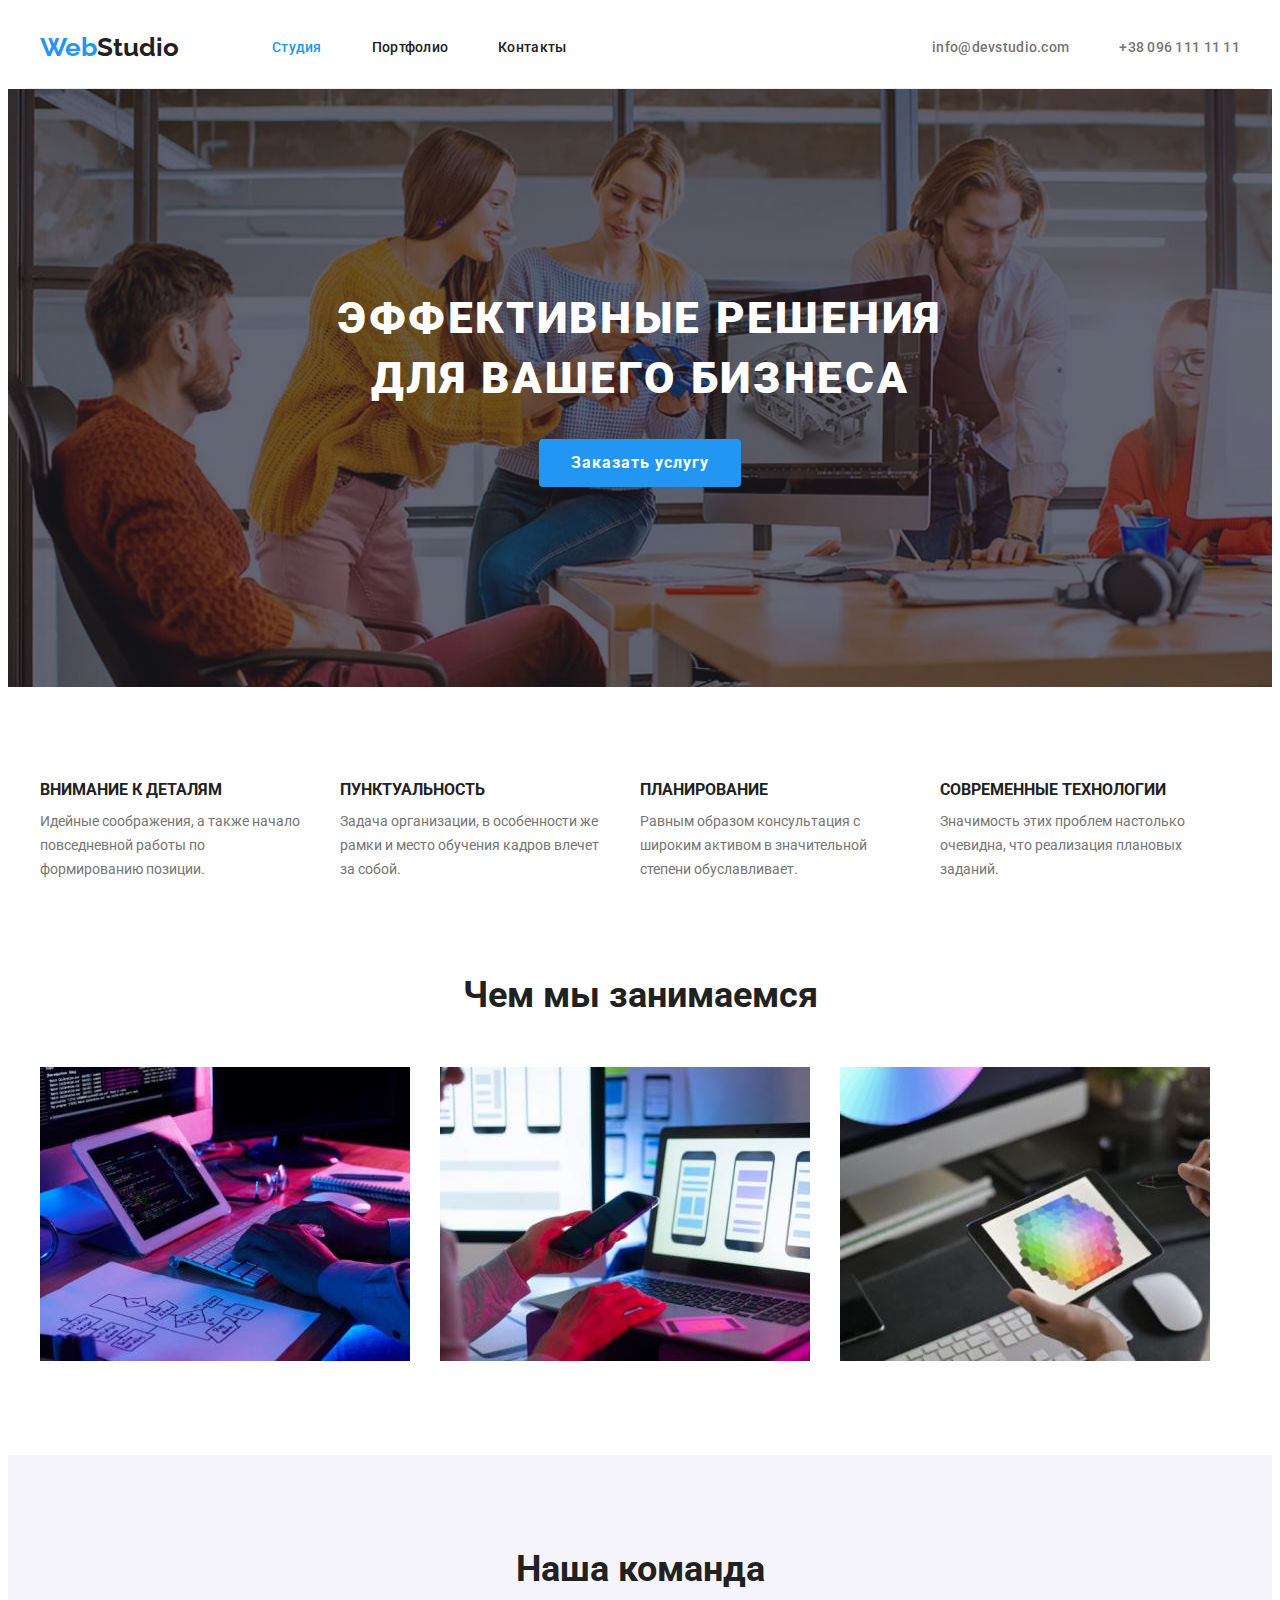
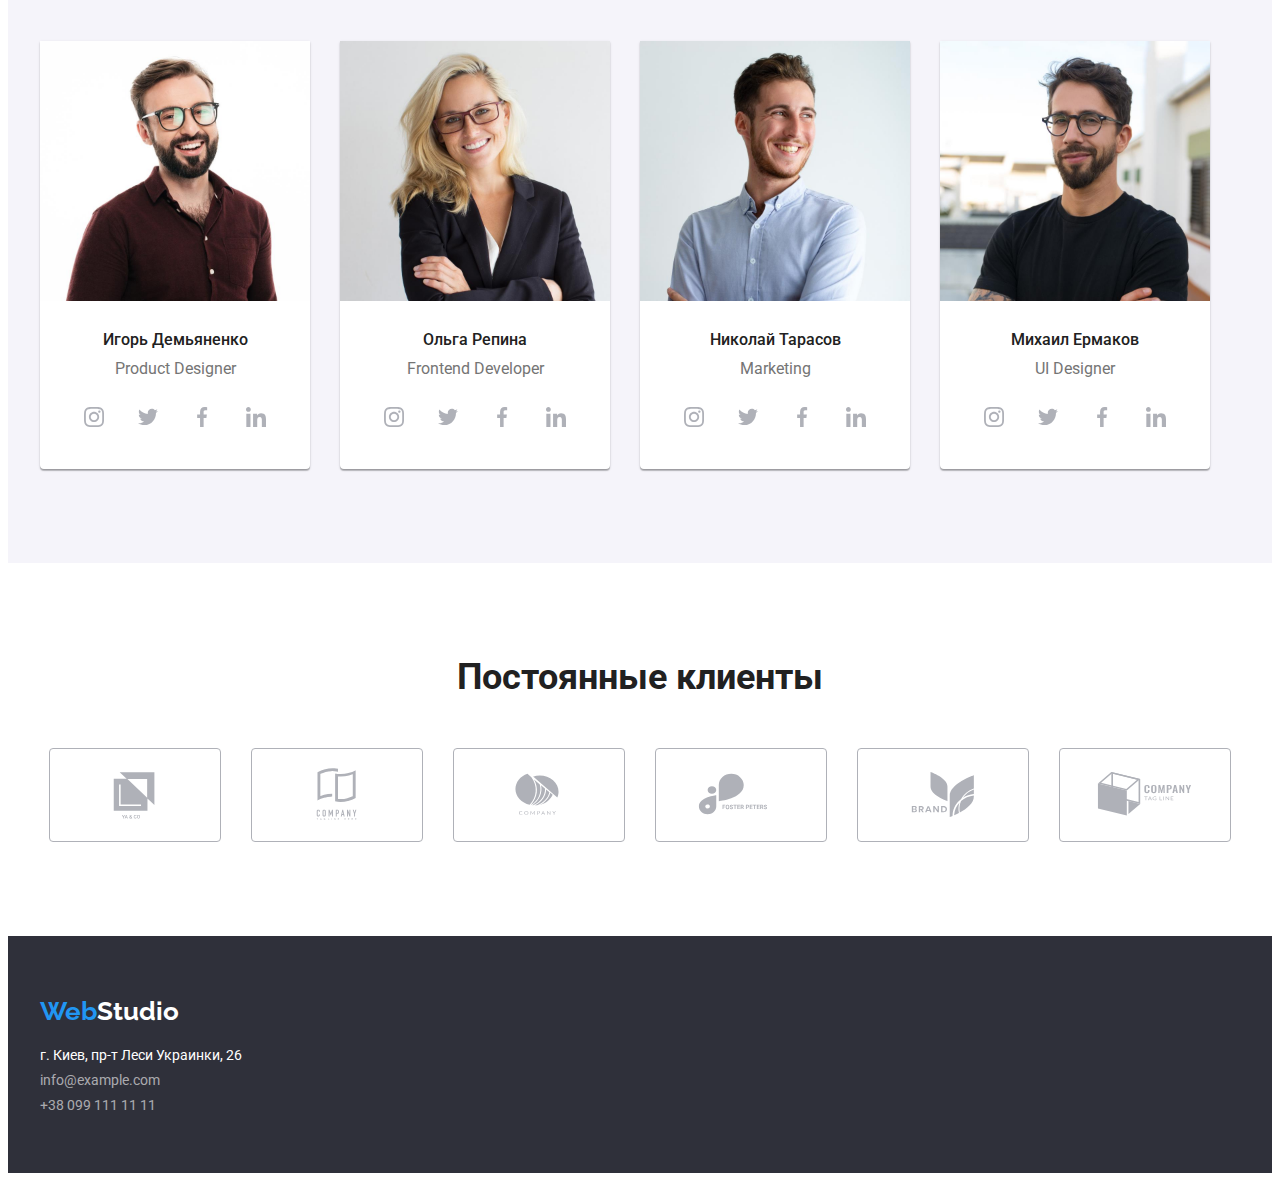
==== commit 95d9478d: "Добавив іконки у секцію clients" ====
--- a/index.html
+++ b/index.html
@@ -338,6 +338,53 @@
                     </ul>
                 </div>
             </section>
+            <section class="clients container">
+                <h2 class="clients-header">Постоянные клиенты</h2>
+                <ul class="clients-list list">
+                    <li class="clients-list-item">
+                        <a class="clients-link" href="#">
+                            <svg class="clients-icon" width="106" height="60">
+                                <use href="./image/icon/symbol-defs.svg#icon-logo1"></use>
+                            </svg>
+                        </a>
+                    </li>
+                    <li class="clients-list-item">
+                        <a class="clients-link" href="#">
+                            <svg class="clients-icon" width="106" height="60">
+                                <use href="./image/icon/symbol-defs.svg#icon-logo2"></use>
+                            </svg>
+                        </a>
+                    </li>
+                    <li class="clients-list-item">
+                        <a class="clients-link" href="#">
+                            <svg class="clients-icon" width="106" height="60">
+                                <use href="./image/icon/symbol-defs.svg#icon-logo3"></use>
+                            </svg>
+                        </a>
+                    </li>
+                    <li class="clients-list-item">
+                        <a class="clients-link" href="#">
+                            <svg class="clients-icon" width="106" height="60">
+                                <use href="./image/icon/symbol-defs.svg#icon-logo4"></use>
+                            </svg>
+                        </a>
+                    </li>
+                    <li class="clients-list-item">
+                        <a class="clients-link" href="#">
+                            <svg class="clients-icon" width="106" height="60">
+                                <use href="./image/icon/symbol-defs.svg#icon-logo5"></use>
+                            </svg>
+                        </a>
+                    </li>
+                    <li class="clients-list-item">
+                        <a class="clients-link" href="#">
+                            <svg class="clients-icon" width="106" height="60">
+                                <use href="./image/icon/symbol-defs.svg#icon-logo6"></use>
+                            </svg>
+                        </a>
+                    </li>
+                </ul>
+            </section>
         </main>
         <!-- футер -->
         <footer class="footer">
--- a/css/styles.css
+++ b/css/styles.css
@@ -355,6 +355,39 @@
     align-items: center;
     justify-content: center;
 }
+/* ---------------------CLIENTS------------------------- */
+
+.clients {
+    padding-top: 94px;
+    padding-bottom: 94px;
+}
+
+.clients-header {
+    font-weight: 700;
+    font-size: 36px;
+    line-height: 1.16;
+    text-align: center;
+
+    margin-bottom: 50px;
+}
+.clients-list {
+    display: flex;
+    justify-content: center;
+}
+
+.clients-list-item + .clients-list-item {
+    margin-left: 30px;
+}
+
+.clients-link {
+    width: 170px;
+    height: 92px;
+    border: 1px solid #afb1b8;
+    border-radius: 4px;
+    display: flex;
+    align-items: center;
+    justify-content: center;
+}
 
 /* ---------------------FOOTER------------------------- */
 
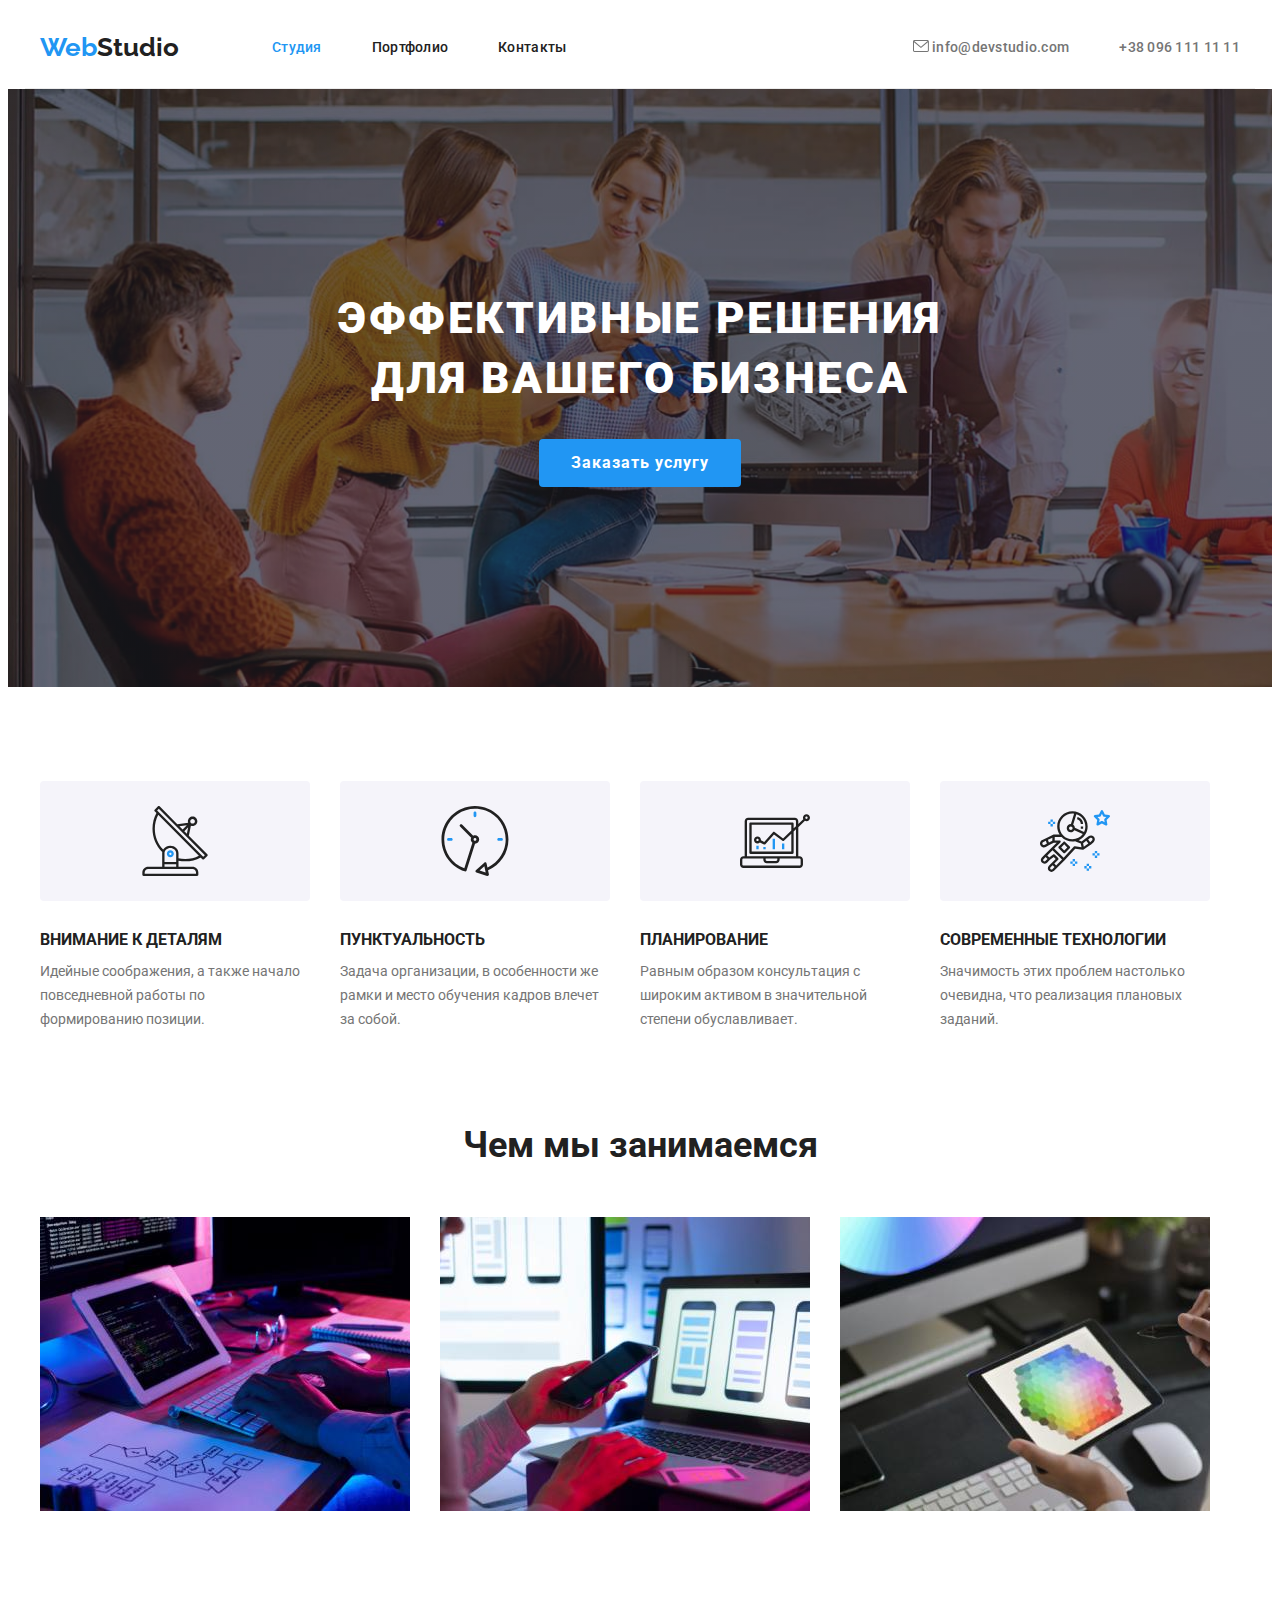
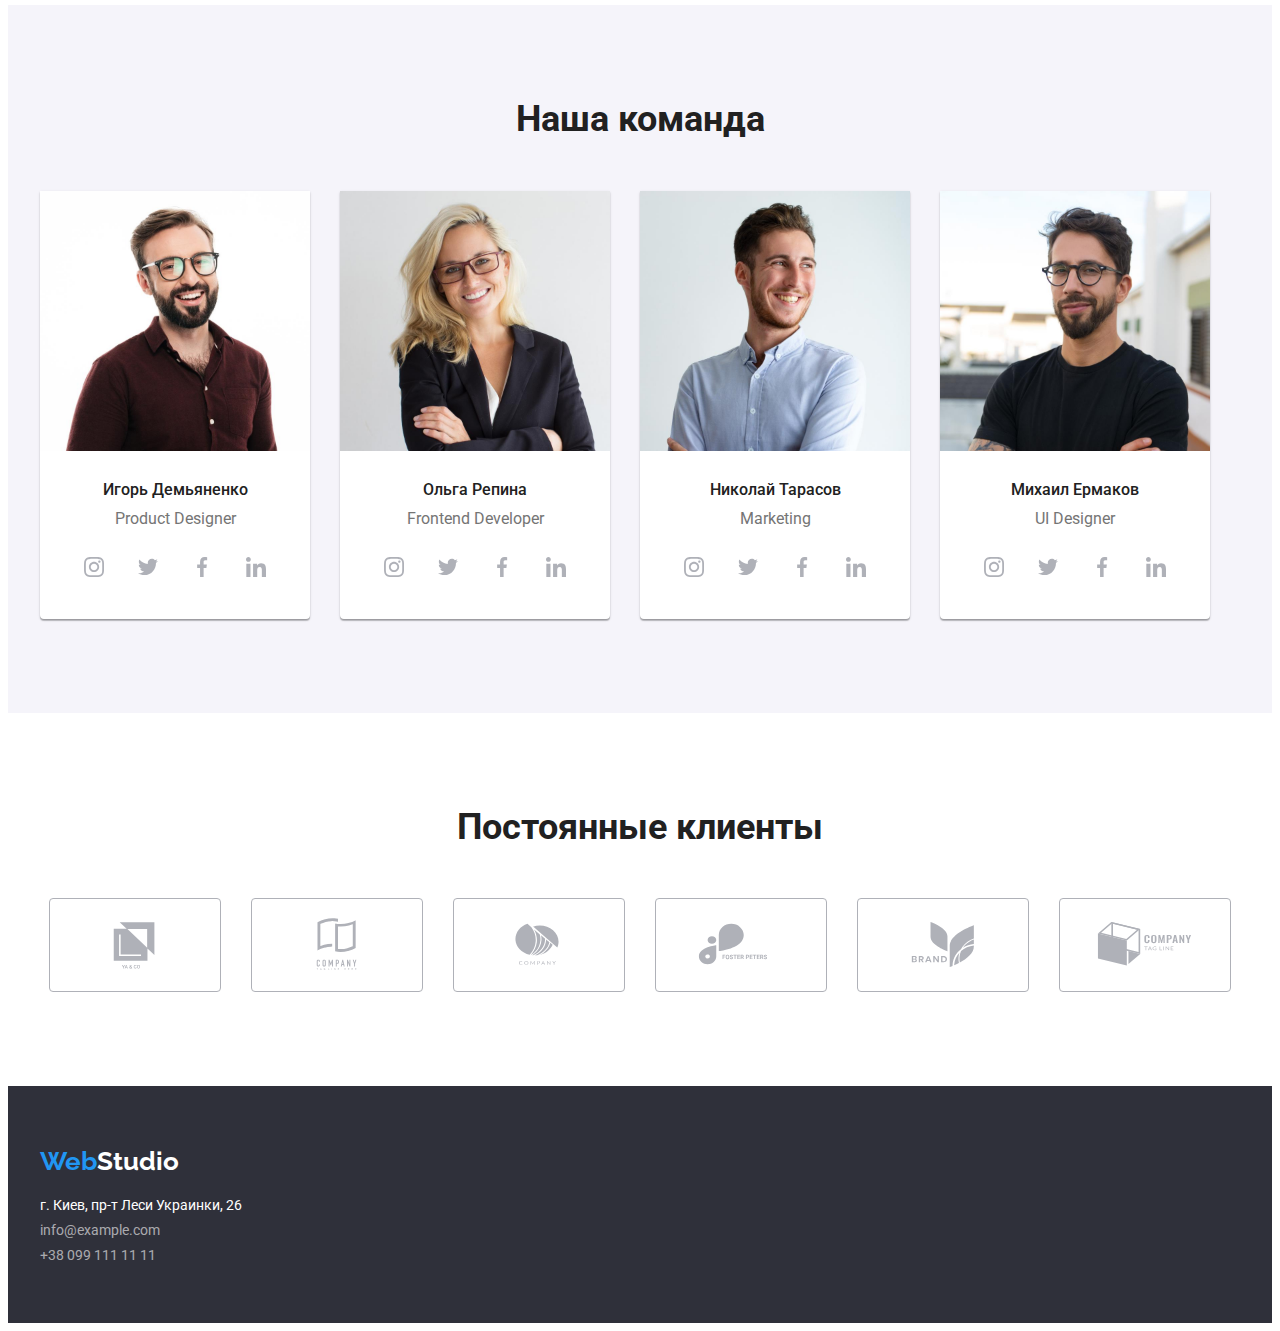
==== commit 2ec46a2b: "Іконка листа" ====
--- a/index.html
+++ b/index.html
@@ -42,8 +42,11 @@
                 </nav>
                 <ul class="header-contacts list">
                     <li class="contact-item">
-                        <a href="mailto:info@devstudio.com" class="header-link-contact link"
-                            >info@devstudio.com</a
+                        <a href="mailto:info@devstudio.com" class="header-link-contact link">
+                            <svg class="mail" width="16" height="12">
+                                <use href="./image/icon/symbol-defs.svg#icon-mail"></use>
+                            </svg>
+                            info@devstudio.com</a
                         >
                     </li>
                     <li class="contact-item">
@@ -68,6 +71,11 @@
                 <h2 class="features-header visually-hidden">Особености</h2>
                 <ul class="features-list list">
                     <li class="features-list-item">
+                        <div class="features-container">
+                            <svg class="features-icon" width="70" height="70">
+                                <use href="./image/icon/symbol-defs.svg#icon-antenna-1"></use>
+                            </svg>
+                        </div>
                         <h3 class="features-list-item-header">Внимание к деталям</h3>
                         <p class="features-text">
                             Идейные соображения, а также начало повседневной работы по формированию
@@ -76,6 +84,11 @@
                     </li>
 
                     <li class="features-list-item">
+                        <div class="features-container">
+                            <svg class="features-icon" width="70" height="70">
+                                <use href="./image/icon/symbol-defs.svg#icon-clock-1"></use>
+                            </svg>
+                        </div>
                         <h3 class="features-list-item-header">Пунктуальность</h3>
                         <p class="features-text">
                             Задача организации, в особенности же рамки и место обучения кадров
@@ -83,6 +96,11 @@
                         </p>
                     </li>
                     <li class="features-list-item">
+                        <div class="features-container">
+                            <svg class="features-icon" width="70" height="70">
+                                <use href="./image/icon/symbol-defs.svg#icon-diagram-1"></use>
+                            </svg>
+                        </div>
                         <h3 class="features-list-item-header">Планирование</h3>
                         <p class="features-text">
                             Равным образом консультация с широким активом в значительной степени
@@ -90,6 +108,11 @@
                         </p>
                     </li>
                     <li class="features-list-item">
+                        <div class="features-container">
+                            <svg class="features-icon" width="70" height="70">
+                                <use href="./image/icon/symbol-defs.svg#icon-astronaut-1"></use>
+                            </svg>
+                        </div>
                         <h3 class="features-list-item-header">Современные технологии</h3>
                         <p class="features-text">
                             Значимость этих проблем настолько очевидна, что реализация плановых
--- a/css/styles.css
+++ b/css/styles.css
@@ -232,8 +232,36 @@
     display: flex;
 }
 
+.features-list-item {
+    display: block;
+}
+
+.features-container {
+    display: flex;
+    width: 270px;
+    background-color: var(--background-team);
+    border-radius: 4px;
+    justify-content: center;
+    padding: 25px 0;
+    margin-bottom: 30px;
+}
+
+/* .features-list-item::before {
+    content: '';
+    display: block;
+    height: 120px;
+    background-color: var(--background-team);
+    border-radius: 4px;
+
+    margin-bottom: 30px;
+} */
+
 .features-list .features-list-item + .features-list-item {
     margin-left: 30px;
+}
+
+.antenna::before {
+    background-image: url('../image/icon/symbol-defs.svg#icon-antenna-1');
 }
 
 .features-list-item-header {
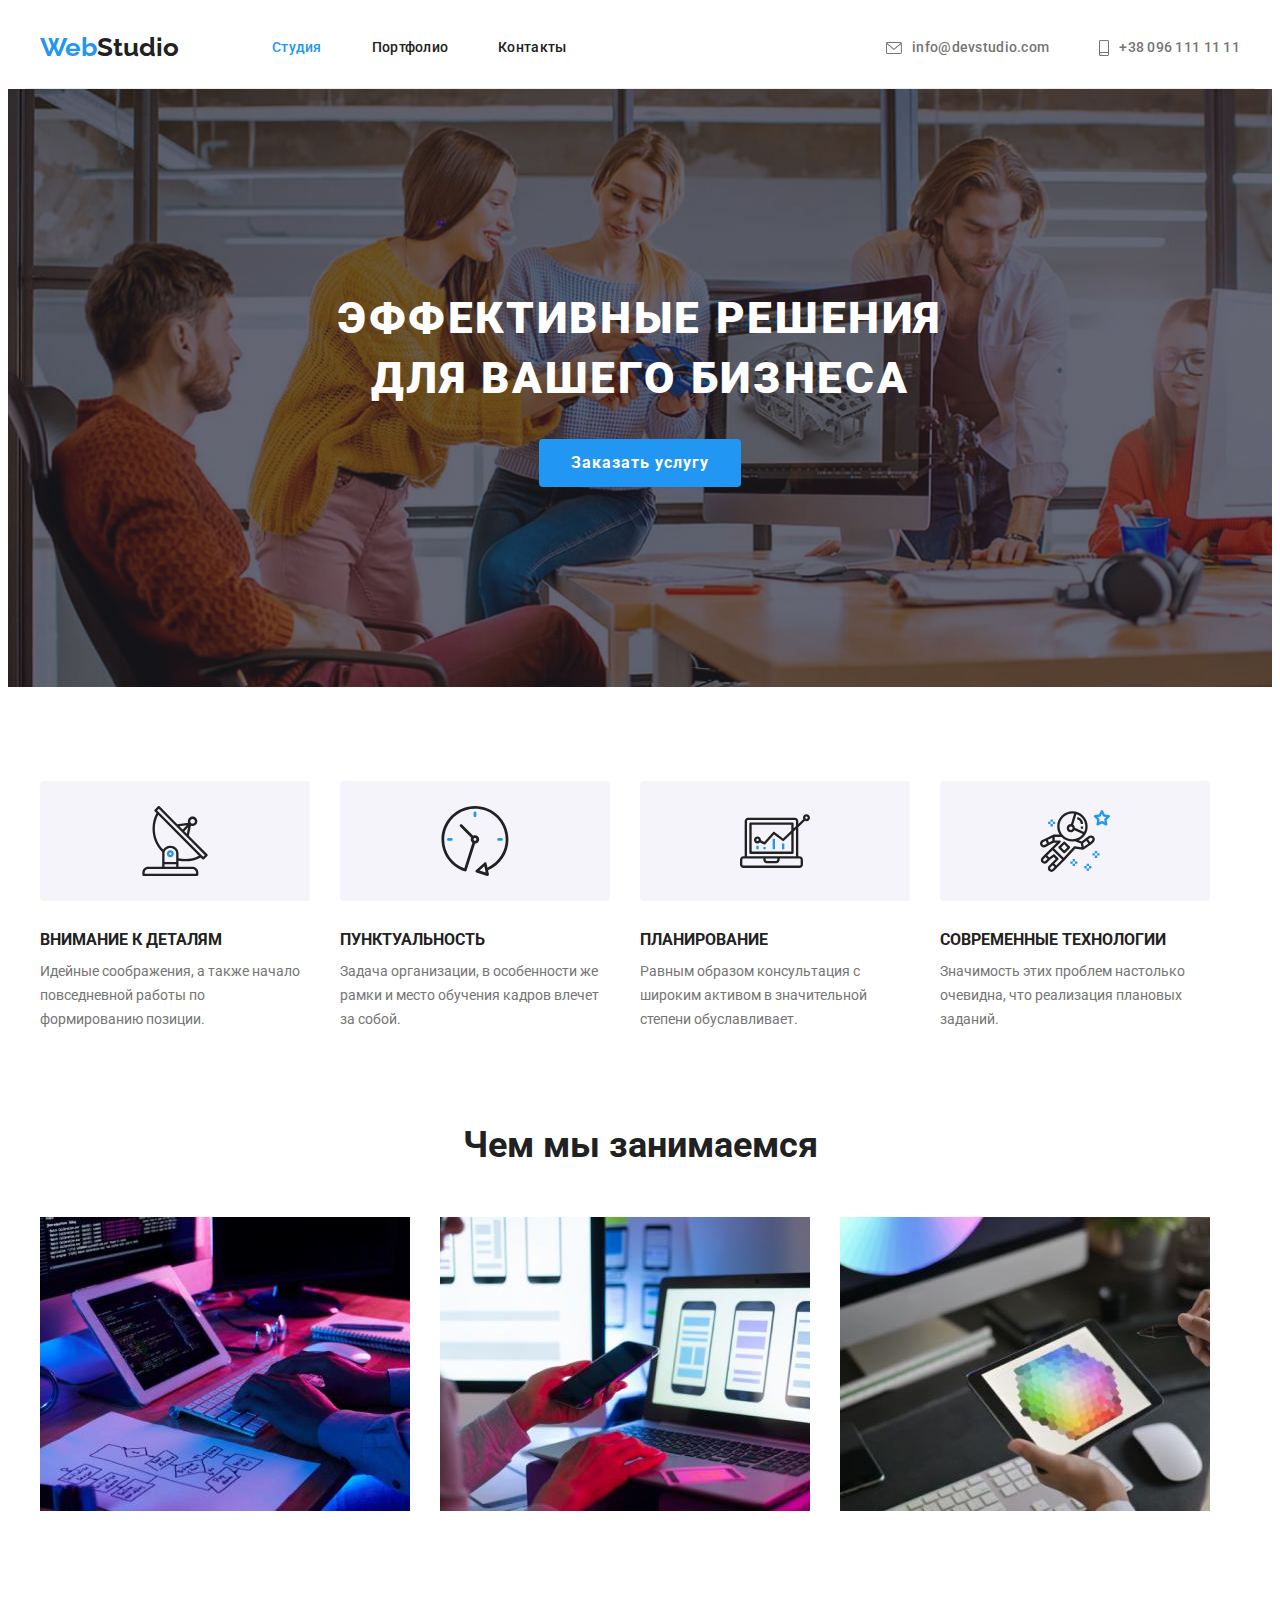
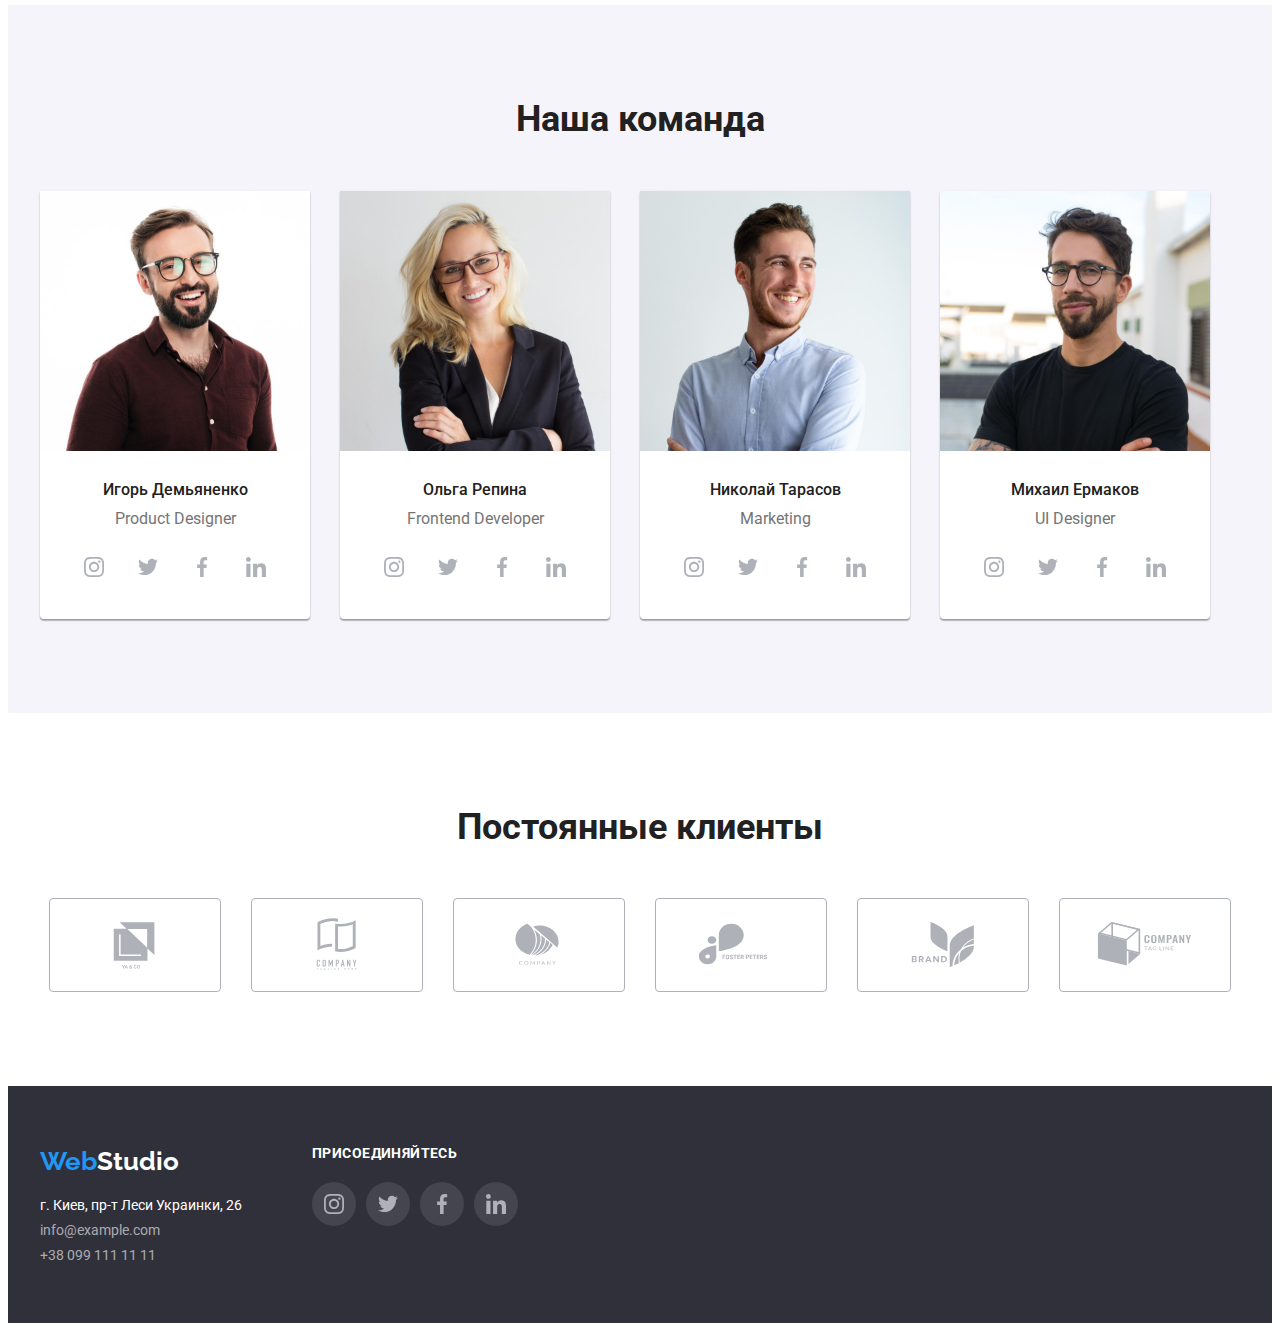
==== commit 56dc3475: "Добавив іконки на головній сторінці" ====
--- a/index.html
+++ b/index.html
@@ -43,15 +43,18 @@
                 <ul class="header-contacts list">
                     <li class="contact-item">
                         <a href="mailto:info@devstudio.com" class="header-link-contact link">
-                            <svg class="mail" width="16" height="12">
+                            <svg class="icon-mail" width="16" height="12">
                                 <use href="./image/icon/symbol-defs.svg#icon-mail"></use>
                             </svg>
                             info@devstudio.com</a
                         >
                     </li>
                     <li class="contact-item">
-                        <a href="tel:+380961111111" class="header-link-contact link"
-                            >+38 096 111 11 11</a
+                        <a href="tel:+380961111111" class="header-link-contact link">
+                            <svg class="icon-mobile" width="10" height="16">
+                                <use href="./image/icon/symbol-defs.svg#icon-smartphone"></use>
+                            </svg>
+                            +38 096 111 11 11</a
                         >
                     </li>
                 </ul>
@@ -412,32 +415,67 @@
         <!-- футер -->
         <footer class="footer">
             <div class="footer-container">
-                <a href="/index.html" class="footer-logo link"
-                    ><span class="footer-logo-web">Web</span>Studio</a
-                >
-                <address class="footer-adress">
-                    <ul class="footer-list list">
-                        <li class="footer-list-adress">
-                            <a
-                                href="https://goo.gl/maps/zETm96oup55VrGb17"
-                                class="footer-address-map link"
-                                target="_blank"
-                                rel="noopener noreferrer nofollow"
-                                >г. Киев, пр-т Леси Украинки, 26</a
-                            >
-                        </li>
-                        <li class="footer-list-mail">
-                            <a href="mailto:info@example.com" class="footer-mail link"
-                                >info@example.com</a
-                            >
-                        </li>
-                        <li class="footer-list-phone">
-                            <a href="tel:+380991111111" class="footer-phone link"
-                                >+38 099 111 11 11</a
-                            >
+                <div class="footer-addres-block">
+                    <a href="/index.html" class="footer-logo link"
+                        ><span class="footer-logo-web">Web</span>Studio</a
+                    >
+                    <address class="footer-adress">
+                        <ul class="footer-list list">
+                            <li class="footer-list-adress">
+                                <a
+                                    href="https://goo.gl/maps/zETm96oup55VrGb17"
+                                    class="footer-address-map link"
+                                    target="_blank"
+                                    rel="noopener noreferrer nofollow"
+                                    >г. Киев, пр-т Леси Украинки, 26</a
+                                >
+                            </li>
+                            <li class="footer-list-mail">
+                                <a href="mailto:info@example.com" class="footer-mail link"
+                                    >info@example.com</a
+                                >
+                            </li>
+                            <li class="footer-list-phone">
+                                <a href="tel:+380991111111" class="footer-phone link"
+                                    >+38 099 111 11 11</a
+                                >
+                            </li>
+                        </ul>
+                    </address>
+                </div>
+                <div class="footer-social">
+                    <h3 class="social-connect">ПРИСОЕДИНЯЙТЕСЬ</h3>
+                    <ul class="footer-social-list list">
+                        <li class="social-item">
+                            <a class="social-item-link" href="#">
+                                <svg class="social-icon" width="20" height="20">
+                                    <use href="./image/icon/symbol-defs.svg#icon-insta"></use>
+                                </svg>
+                            </a>
+                        </li>
+                        <li class="social-item">
+                            <a class="social-item-link" href="#">
+                                <svg class="social-icon" width="20" height="20">
+                                    <use href="./image/icon/symbol-defs.svg#icon-twitter-1"></use>
+                                </svg>
+                            </a>
+                        </li>
+                        <li class="social-item">
+                            <a class="social-item-link" href="#">
+                                <svg class="social-icon" width="20" height="20">
+                                    <use href="./image/icon/symbol-defs.svg#icon-facebook-1"></use>
+                                </svg>
+                            </a>
+                        </li>
+                        <li class="social-item">
+                            <a class="social-item-link" href="#">
+                                <svg class="social-icon" width="20" height="20">
+                                    <use href="./image/icon/symbol-defs.svg#icon-linkedin-1"></use>
+                                </svg>
+                            </a>
                         </li>
                     </ul>
-                </address>
+                </div>
             </div>
         </footer>
     </body>
--- a/css/styles.css
+++ b/css/styles.css
@@ -123,7 +123,8 @@
 }
 
 .header-link-contact {
-    display: block;
+    display: flex;
+    align-items: center;
     padding-top: 32px;
     padding-bottom: 32px;
     font-weight: 500;
@@ -157,6 +158,15 @@
 
 .contact-item + .contact-item {
     margin-left: 50px;
+    height: 16px;
+}
+
+.icon-mail {
+    margin-right: 10px;
+}
+
+.icon-mobile {
+    margin-right: 10px;
 }
 
 .header-link:hover,
@@ -426,6 +436,7 @@
 }
 
 .footer-container {
+    display: flex;
     width: 1200px;
     padding-left: 15px;
     padding-right: 15px;
@@ -476,14 +487,50 @@
     color: var(--footer-phone-mail-color);
 }
 
-.footer-address-map:hover,
-.footer-address-map:focus,
-.footer-mail:hover,
-.footer-mail:focus,
-.footer-phone:hover,
-.footer-phone:focus {
-    color: var(--accent-color);
-}
+.footer-social {
+    width: 206px;
+    margin-left: 70px;
+}
+
+.footer-social-list {
+    display: flex;
+}
+
+.social-item + .social-item {
+    margin-left: 10px;
+}
+
+.social-connect {
+    font-size: 14px;
+    line-height: 1.14;
+    letter-spacing: 0.03em;
+    text-transform: uppercase;
+
+    color: var(--footer-addres-white);
+
+    margin-bottom: 20px;
+}
+
+.social-item-link {
+    display: flex;
+    width: 44px;
+    height: 44px;
+    align-items: center;
+    justify-content: center;
+
+    background-color: rgba(255, 255, 255, 0.1);
+    border-radius: 50%;
+    fill: #ffffff;
+}
+
+.social-item-link:hover {
+    background-color: #2196f3;
+    fill: #ffffff;
+}
+
+/* .social-icon {
+    fill: #ffffff;
+} */
 
 /* ---------------------PORTFOLIO------------------------- */
 
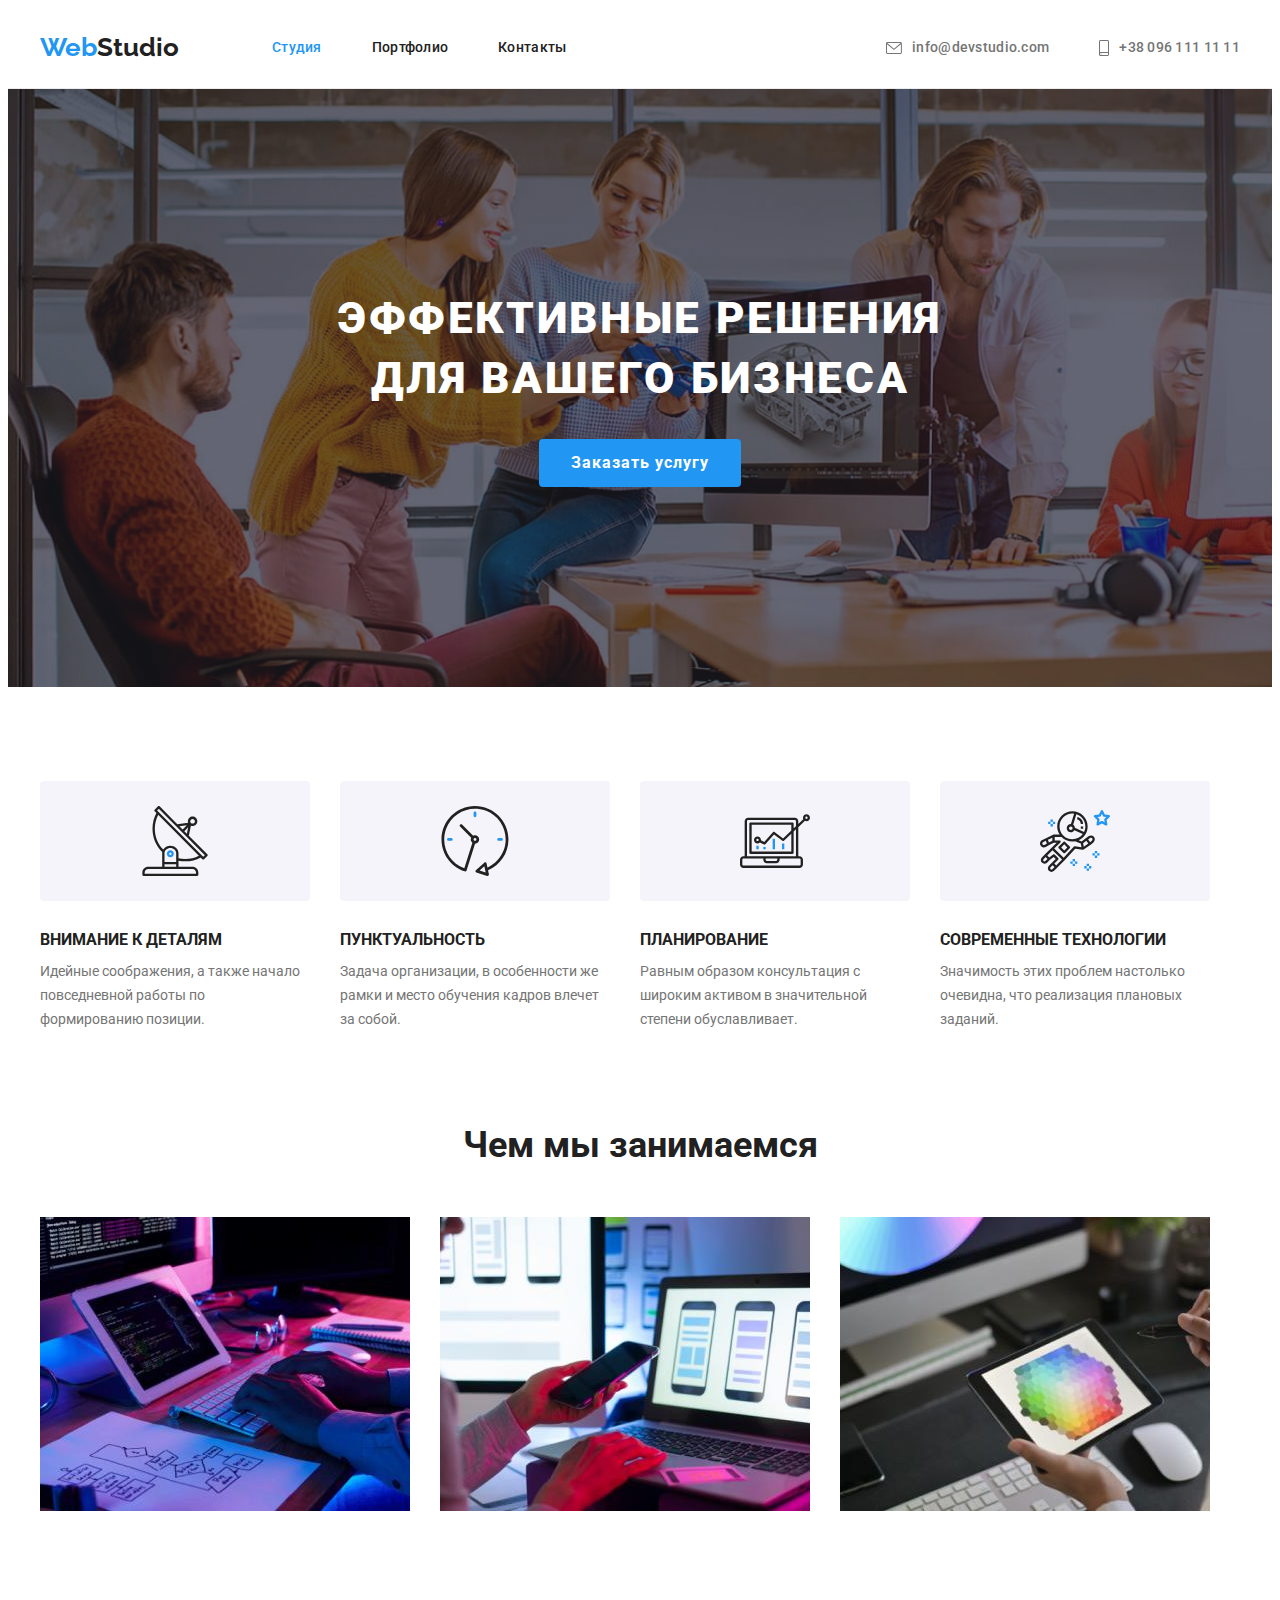
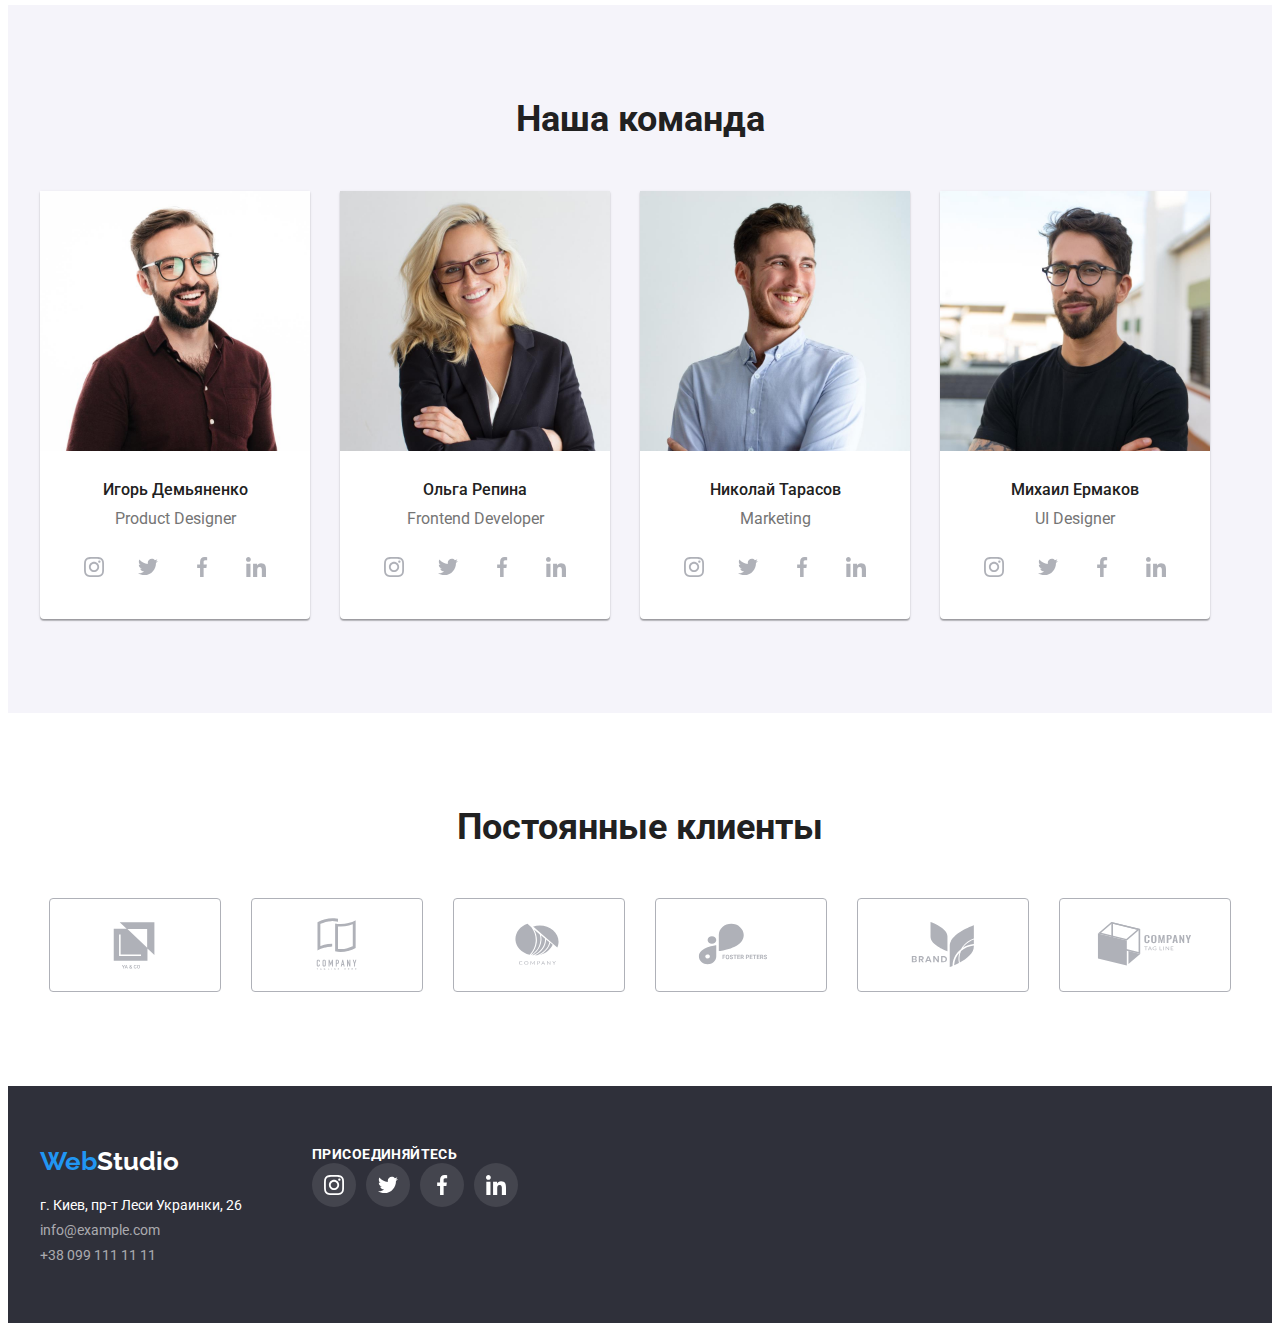
==== commit f5ddf67d: "Вніс правки від ментора" ====
--- a/index.html
+++ b/index.html
@@ -23,7 +23,7 @@
     <body>
         <!-- Навігація хедера -->
         <header class="header">
-            <div class="header-container">
+            <div class="container header-container">
                 <nav class="header-nav">
                     <a href="index.html" class="header-logo link">
                         <span class="header-logo-web">Web</span>Studio</a
@@ -70,85 +70,89 @@
                 </div>
             </section>
             <!-- Особливості -->
-            <section class="features container">
-                <h2 class="features-header visually-hidden">Особености</h2>
-                <ul class="features-list list">
-                    <li class="features-list-item">
-                        <div class="features-container">
-                            <svg class="features-icon" width="70" height="70">
-                                <use href="./image/icon/symbol-defs.svg#icon-antenna-1"></use>
-                            </svg>
-                        </div>
-                        <h3 class="features-list-item-header">Внимание к деталям</h3>
-                        <p class="features-text">
-                            Идейные соображения, а также начало повседневной работы по формированию
-                            позиции.
-                        </p>
-                    </li>
+            <section class="features">
+                <div class="container">
+                    <h2 class="features-header visually-hidden">Особености</h2>
+                    <ul class="features-list list">
+                        <li class="features-list-item">
+                            <div class="features-container">
+                                <svg class="features-icon" width="70" height="70">
+                                    <use href="./image/icon/symbol-defs.svg#icon-antenna-1"></use>
+                                </svg>
+                            </div>
+                            <h3 class="features-list-item-header">Внимание к деталям</h3>
+                            <p class="features-text">
+                                Идейные соображения, а также начало повседневной работы по
+                                формированию позиции.
+                            </p>
+                        </li>
 
-                    <li class="features-list-item">
-                        <div class="features-container">
-                            <svg class="features-icon" width="70" height="70">
-                                <use href="./image/icon/symbol-defs.svg#icon-clock-1"></use>
-                            </svg>
-                        </div>
-                        <h3 class="features-list-item-header">Пунктуальность</h3>
-                        <p class="features-text">
-                            Задача организации, в особенности же рамки и место обучения кадров
-                            влечет за собой.
-                        </p>
-                    </li>
-                    <li class="features-list-item">
-                        <div class="features-container">
-                            <svg class="features-icon" width="70" height="70">
-                                <use href="./image/icon/symbol-defs.svg#icon-diagram-1"></use>
-                            </svg>
-                        </div>
-                        <h3 class="features-list-item-header">Планирование</h3>
-                        <p class="features-text">
-                            Равным образом консультация с широким активом в значительной степени
-                            обуславливает.
-                        </p>
-                    </li>
-                    <li class="features-list-item">
-                        <div class="features-container">
-                            <svg class="features-icon" width="70" height="70">
-                                <use href="./image/icon/symbol-defs.svg#icon-astronaut-1"></use>
-                            </svg>
-                        </div>
-                        <h3 class="features-list-item-header">Современные технологии</h3>
-                        <p class="features-text">
-                            Значимость этих проблем настолько очевидна, что реализация плановых
-                            заданий.
-                        </p>
-                    </li>
-                </ul>
+                        <li class="features-list-item">
+                            <div class="features-container">
+                                <svg class="features-icon" width="70" height="70">
+                                    <use href="./image/icon/symbol-defs.svg#icon-clock-1"></use>
+                                </svg>
+                            </div>
+                            <h3 class="features-list-item-header">Пунктуальность</h3>
+                            <p class="features-text">
+                                Задача организации, в особенности же рамки и место обучения кадров
+                                влечет за собой.
+                            </p>
+                        </li>
+                        <li class="features-list-item">
+                            <div class="features-container">
+                                <svg class="features-icon" width="70" height="70">
+                                    <use href="./image/icon/symbol-defs.svg#icon-diagram-1"></use>
+                                </svg>
+                            </div>
+                            <h3 class="features-list-item-header">Планирование</h3>
+                            <p class="features-text">
+                                Равным образом консультация с широким активом в значительной степени
+                                обуславливает.
+                            </p>
+                        </li>
+                        <li class="features-list-item">
+                            <div class="features-container">
+                                <svg class="features-icon" width="70" height="70">
+                                    <use href="./image/icon/symbol-defs.svg#icon-astronaut-1"></use>
+                                </svg>
+                            </div>
+                            <h3 class="features-list-item-header">Современные технологии</h3>
+                            <p class="features-text">
+                                Значимость этих проблем настолько очевидна, что реализация плановых
+                                заданий.
+                            </p>
+                        </li>
+                    </ul>
+                </div>
             </section>
 
             <!-- чим ми займаємося -->
-            <section class="servises container">
-                <h2 class="servises-header">Чем мы занимаемся</h2>
-                <ul class="servises-list list">
-                    <li class="servises-list-item">
-                        <img
-                            src="./image/box-1.jpg"
-                            alt="Мужчина работает за компютером"
-                            width="370"
-                            height="294"
-                        />
-                    </li>
-                    <li class="servises-list-item">
-                        <img
-                            src="./image/box-2.jpg"
-                            alt="Телефон и ноутбук"
-                            width="370"
-                            height="294"
-                        />
-                    </li>
-                    <li class="servises-list-item">
-                        <img src="./image/box-3.jpg" alt="Планшет" width="370" height="294" />
-                    </li>
-                </ul>
+            <section class="servises">
+                <div class="container">
+                    <h2 class="servises-header">Чем мы занимаемся</h2>
+                    <ul class="servises-list list">
+                        <li class="servises-list-item">
+                            <img
+                                src="./image/box-1.jpg"
+                                alt="Мужчина работает за компютером"
+                                width="370"
+                                height="294"
+                            />
+                        </li>
+                        <li class="servises-list-item">
+                            <img
+                                src="./image/box-2.jpg"
+                                alt="Телефон и ноутбук"
+                                width="370"
+                                height="294"
+                            />
+                        </li>
+                        <li class="servises-list-item">
+                            <img src="./image/box-3.jpg" alt="Планшет" width="370" height="294" />
+                        </li>
+                    </ul>
+                </div>
             </section>
 
             <!-- Команада -->
@@ -364,57 +368,59 @@
                     </ul>
                 </div>
             </section>
-            <section class="clients container">
-                <h2 class="clients-header">Постоянные клиенты</h2>
-                <ul class="clients-list list">
-                    <li class="clients-list-item">
-                        <a class="clients-link" href="#">
-                            <svg class="clients-icon" width="106" height="60">
-                                <use href="./image/icon/symbol-defs.svg#icon-logo1"></use>
-                            </svg>
-                        </a>
-                    </li>
-                    <li class="clients-list-item">
-                        <a class="clients-link" href="#">
-                            <svg class="clients-icon" width="106" height="60">
-                                <use href="./image/icon/symbol-defs.svg#icon-logo2"></use>
-                            </svg>
-                        </a>
-                    </li>
-                    <li class="clients-list-item">
-                        <a class="clients-link" href="#">
-                            <svg class="clients-icon" width="106" height="60">
-                                <use href="./image/icon/symbol-defs.svg#icon-logo3"></use>
-                            </svg>
-                        </a>
-                    </li>
-                    <li class="clients-list-item">
-                        <a class="clients-link" href="#">
-                            <svg class="clients-icon" width="106" height="60">
-                                <use href="./image/icon/symbol-defs.svg#icon-logo4"></use>
-                            </svg>
-                        </a>
-                    </li>
-                    <li class="clients-list-item">
-                        <a class="clients-link" href="#">
-                            <svg class="clients-icon" width="106" height="60">
-                                <use href="./image/icon/symbol-defs.svg#icon-logo5"></use>
-                            </svg>
-                        </a>
-                    </li>
-                    <li class="clients-list-item">
-                        <a class="clients-link" href="#">
-                            <svg class="clients-icon" width="106" height="60">
-                                <use href="./image/icon/symbol-defs.svg#icon-logo6"></use>
-                            </svg>
-                        </a>
-                    </li>
-                </ul>
+            <section class="clients">
+                <div class="container">
+                    <h2 class="clients-header">Постоянные клиенты</h2>
+                    <ul class="clients-list list">
+                        <li class="clients-list-item">
+                            <a class="clients-link" href="#">
+                                <svg class="clients-icon" width="106" height="60">
+                                    <use href="./image/icon/symbol-defs.svg#icon-logo1"></use>
+                                </svg>
+                            </a>
+                        </li>
+                        <li class="clients-list-item">
+                            <a class="clients-link" href="#">
+                                <svg class="clients-icon" width="106" height="60">
+                                    <use href="./image/icon/symbol-defs.svg#icon-logo2"></use>
+                                </svg>
+                            </a>
+                        </li>
+                        <li class="clients-list-item">
+                            <a class="clients-link" href="#">
+                                <svg class="clients-icon" width="106" height="60">
+                                    <use href="./image/icon/symbol-defs.svg#icon-logo3"></use>
+                                </svg>
+                            </a>
+                        </li>
+                        <li class="clients-list-item">
+                            <a class="clients-link" href="#">
+                                <svg class="clients-icon" width="106" height="60">
+                                    <use href="./image/icon/symbol-defs.svg#icon-logo4"></use>
+                                </svg>
+                            </a>
+                        </li>
+                        <li class="clients-list-item">
+                            <a class="clients-link" href="#">
+                                <svg class="clients-icon" width="106" height="60">
+                                    <use href="./image/icon/symbol-defs.svg#icon-logo5"></use>
+                                </svg>
+                            </a>
+                        </li>
+                        <li class="clients-list-item">
+                            <a class="clients-link" href="#">
+                                <svg class="clients-icon" width="106" height="60">
+                                    <use href="./image/icon/symbol-defs.svg#icon-logo6"></use>
+                                </svg>
+                            </a>
+                        </li>
+                    </ul>
+                </div>
             </section>
         </main>
         <!-- футер -->
         <footer class="footer">
-            <div class="footer-container">
+            <div class="container foot-container">
                 <div class="footer-addres-block">
                     <a href="/index.html" class="footer-logo link"
                         ><span class="footer-logo-web">Web</span>Studio</a
@@ -444,7 +450,7 @@
                     </address>
                 </div>
                 <div class="footer-social">
-                    <h3 class="social-connect">ПРИСОЕДИНЯЙТЕСЬ</h3>
+                    <strong class="social-connect">Присоединяйтесь</strong>
                     <ul class="footer-social-list list">
                         <li class="social-item">
                             <a class="social-item-link" href="#">
--- a/css/styles.css
+++ b/css/styles.css
@@ -63,13 +63,11 @@
     font-family: 'Roboto';
 }
 
+.header {
+    border-bottom: 1px solid #ececec;
+}
+
 .header-container {
-    width: 1200px;
-    padding-left: 15px;
-    padding-right: 15px;
-    margin: 0 auto;
-    border-bottom: 1px solid #ececec;
-
     display: flex;
     align-items: center;
 }
@@ -116,10 +114,35 @@
 }
 
 .header-link {
+    display: block;
+    padding-top: 32px;
+    padding-bottom: 32px;
     font-weight: 500;
     line-height: 1.14;
     letter-spacing: 0.02em;
     color: var(--main-text-color);
+}
+
+.header-nav-link .header-link.active {
+    color: var(--accent-color);
+}
+
+.header-nav-link {
+    display: flex;
+}
+
+.header-nav-link .link-nav + .link-nav {
+    margin-left: 50px;
+}
+
+.header-contacts {
+    display: flex;
+    margin-left: auto;
+}
+
+.contact-item + .contact-item {
+    margin-left: 50px;
+    height: 16px;
 }
 
 .header-link-contact {
@@ -132,41 +155,14 @@
     letter-spacing: 0.02em;
     color: var(--second-text-color);
 }
-
-.header-nav-link .header-link.active {
-    color: var(--accent-color);
-}
-
-.header-nav-link {
-    display: flex;
-}
-
-.header-nav-link .link-nav + .link-nav {
-    margin-left: 50px;
-}
-
-.header-link {
-    display: block;
-    padding-top: 32px;
-    padding-bottom: 32px;
-}
-
-.header-contacts {
-    display: flex;
-    margin-left: auto;
-}
-
-.contact-item + .contact-item {
-    margin-left: 50px;
-    height: 16px;
-}
-
 .icon-mail {
     margin-right: 10px;
+    fill: currentColor;
 }
 
 .icon-mobile {
     margin-right: 10px;
+    fill: currentColor;
 }
 
 .header-link:hover,
@@ -249,22 +245,13 @@
 .features-container {
     display: flex;
     width: 270px;
+    height: 120px;
     background-color: var(--background-team);
     border-radius: 4px;
     justify-content: center;
-    padding: 25px 0;
+    align-items: center;
     margin-bottom: 30px;
 }
-
-/* .features-list-item::before {
-    content: '';
-    display: block;
-    height: 120px;
-    background-color: var(--background-team);
-    border-radius: 4px;
-
-    margin-bottom: 30px;
-} */
 
 .features-list .features-list-item + .features-list-item {
     margin-left: 30px;
@@ -348,10 +335,6 @@
     margin-right: 0;
 }
 
-/* .team-image {
-    margin-bottom: 30px;
-} */
-
 .team-list-text {
     padding-bottom: 30px;
     padding-top: 30px;
@@ -388,11 +371,19 @@
     width: 44px;
     height: 44px;
     background-color: var(--background-page);
+    fill: #afb1b8;
     border-radius: 50%;
     display: flex;
     align-items: center;
     justify-content: center;
 }
+
+.team-social-link:hover,
+.team-social-link:focus {
+    background-color: #2196f3;
+    fill: #ffffff;
+}
+
 /* ---------------------CLIENTS------------------------- */
 
 .clients {
@@ -425,6 +416,13 @@
     display: flex;
     align-items: center;
     justify-content: center;
+    fill: #afb1b8;
+}
+
+.clients-link:hover,
+.clients-link:focus {
+    fill: var(--accent-color);
+    border: 1px solid var(--accent-color);
 }
 
 /* ---------------------FOOTER------------------------- */
@@ -435,13 +433,14 @@
     padding-bottom: 60px;
 }
 
-.footer-container {
-    display: flex;
-    width: 1200px;
-    padding-left: 15px;
-    padding-right: 15px;
-    margin: 0 auto;
-}
+.foot-container {
+    display: flex;
+}
+
+/* .footer-addres-block {
+    padding-top: 60px;
+    padding-bottom: 60px;
+} */
 
 .footer-logo {
     text-decoration: none;
@@ -487,6 +486,15 @@
     color: var(--footer-phone-mail-color);
 }
 
+.footer-address-map:hover,
+.footer-address-map:focus,
+.footer-mail:hover,
+.footer-mail:focus,
+.footer-phone:hover,
+.footer-phone:focus {
+    color: var(--hover-color-btn);
+}
+
 .footer-social {
     width: 206px;
     margin-left: 70px;
@@ -523,14 +531,10 @@
     fill: #ffffff;
 }
 
-.social-item-link:hover {
-    background-color: #2196f3;
-    fill: #ffffff;
-}
-
-/* .social-icon {
-    fill: #ffffff;
-} */
+.social-item-link:hover,
+.social-item-link:focus {
+    background-color: var(--accent-color);
+}
 
 /* ---------------------PORTFOLIO------------------------- */
 
@@ -579,14 +583,6 @@
     margin-bottom: 30px;
 }
 
-.project-list-item:nth-child(3n) {
-    margin-right: 0;
-}
-
-.project-list-item:nth-child(n + 7) {
-    margin-bottom: 0;
-}
-
 .portfolio-filter .portfolio-filter-btn.active {
     background-color: var(--hover-color-btn);
     color: var(--button-text-color);
@@ -596,9 +592,21 @@
 .portfolio-filter-btn:focus {
     color: var(--button-text-color);
     background-color: var(--accent-color);
-}
-
-.project-list-img {
+    box-shadow: 0px 3px 1px rgba(0, 0, 0, 0.1), 0px 1px 2px rgba(0, 0, 0, 0.08),
+        0px 2px 2px rgba(0, 0, 0, 0.12);
+}
+
+.project-list-item:nth-child(3n) {
+    margin-right: 0;
+}
+
+.project-list-item:nth-child(n + 7) {
+    margin-bottom: 0;
+}
+
+.projects-list-item-link {
+    display: block;
+    color: inherit;
 }
 
 .project-item-text {
@@ -619,3 +627,8 @@
     line-height: 1.88;
     color: var(--second-text-color);
 }
+.projects-list-item-link:hover,
+.projects-list-item-link:focus {
+    box-shadow: 0px 1px 1px rgba(0, 0, 0, 0.12), 0px 4px 4px rgba(0, 0, 0, 0.06),
+        1px 4px 6px rgba(0, 0, 0, 0.16);
+}
